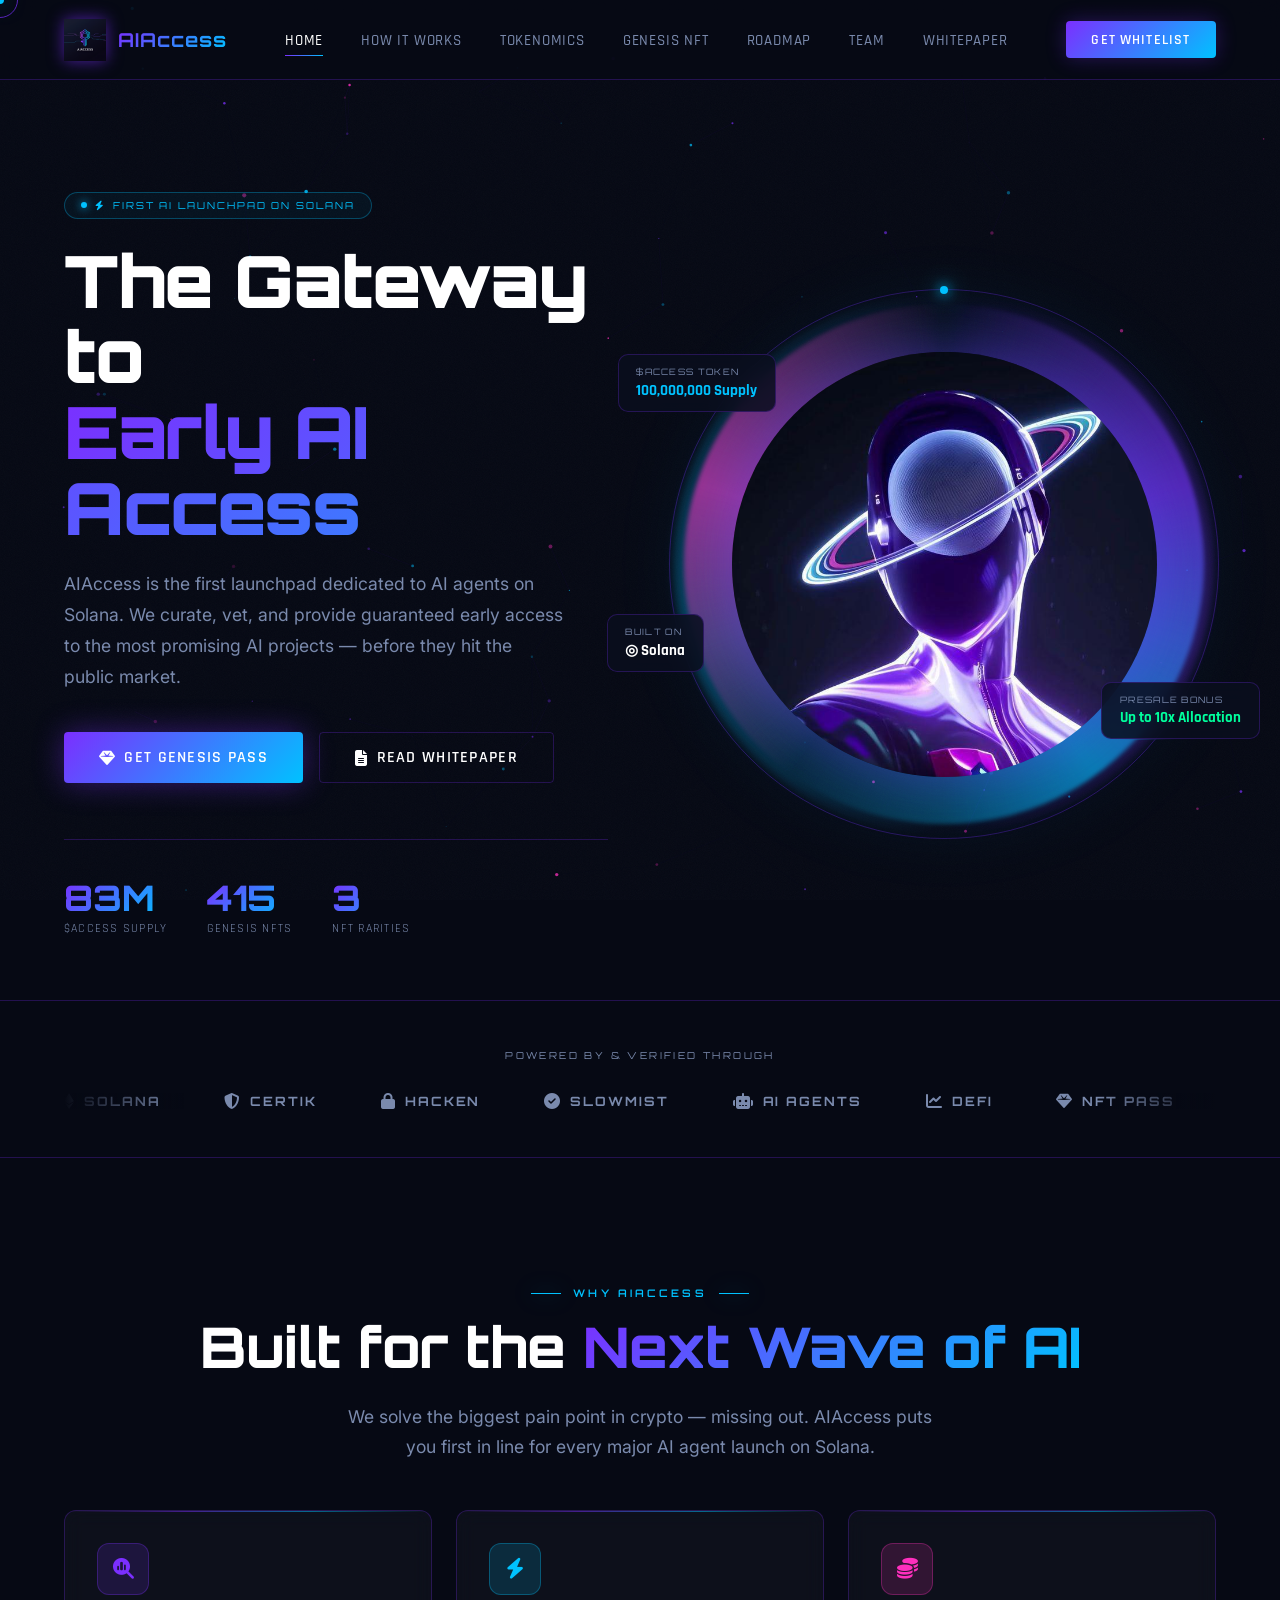
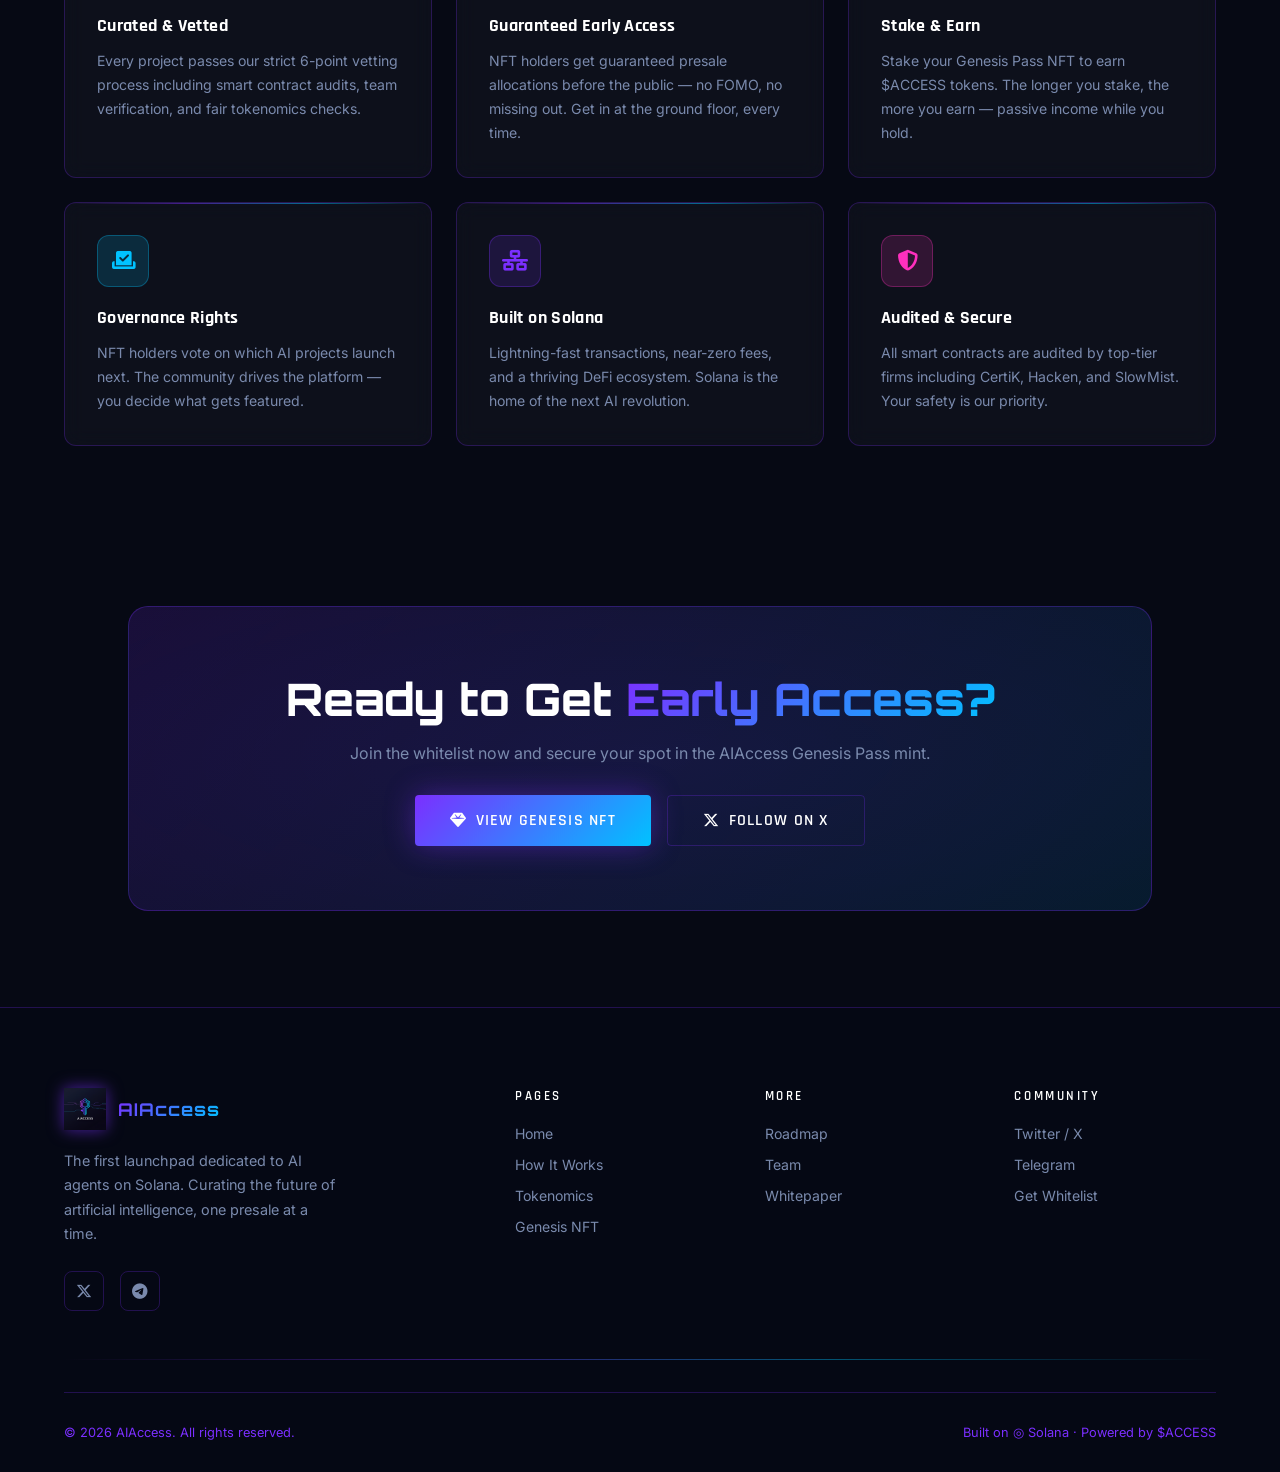
==== index.html @ 283b60ef "Add files via upload" ====
<!DOCTYPE html>
<html lang="en">
<head>
  <meta charset="UTF-8" />
  <meta name="viewport" content="width=device-width, initial-scale=1.0" />
  <title>AIAccess — First AI Agent Launchpad on Solana</title>
  <meta name="description" content="AIAccess is the first launchpad dedicated to AI agents on Solana. Get exclusive early access to presales of promising AI projects." />
  <link rel="stylesheet" href="style.css" />
  <link rel="stylesheet" href="https://cdnjs.cloudflare.com/ajax/libs/font-awesome/6.5.0/css/all.min.css" />
  <style>
    /* ── Hero ── */
    .hero {
      min-height: 100vh;
      display: flex;
      align-items: center;
      padding-top: calc(var(--nav-height) + 2rem);
      padding-bottom: 4rem;
      overflow: hidden;
      position: relative;
    }

    .hero-grid {
      display: grid;
      grid-template-columns: 1fr 1fr;
      gap: 4rem;
      align-items: center;
      max-width: 1200px;
      margin: 0 auto;
      width: 100%;
    }

    .hero-badge {
      display: inline-flex;
      align-items: center;
      gap: 0.5rem;
      padding: 0.4rem 1rem;
      border: 1px solid rgba(0,194,255,0.3);
      border-radius: 100px;
      font-family: var(--font-display);
      font-size: 0.6rem;
      letter-spacing: 0.2em;
      text-transform: uppercase;
      color: var(--cyan);
      margin-bottom: 1.5rem;
      background: rgba(0,194,255,0.05);
      animation: pulse-badge 2.5s ease infinite;
    }

    @keyframes pulse-badge {
      0%, 100% { box-shadow: 0 0 0 0 rgba(0,194,255,0.3); }
      50% { box-shadow: 0 0 0 6px rgba(0,194,255,0); }
    }

    .hero-badge::before {
      content: '';
      width: 6px; height: 6px;
      background: var(--cyan);
      border-radius: 50%;
      box-shadow: 0 0 8px var(--cyan);
      animation: blink 1.5s ease infinite;
    }

    @keyframes blink {
      0%, 100% { opacity: 1; }
      50% { opacity: 0.2; }
    }

    .hero-title {
      font-family: var(--font-display);
      font-size: clamp(2.2rem, 6vw, 4.5rem);
      font-weight: 900;
      line-height: 1.05;
      letter-spacing: -0.02em;
      margin-bottom: 1.5rem;
    }

    .hero-title .line-2 {
      background: var(--grad-main);
      -webkit-background-clip: text;
      -webkit-text-fill-color: transparent;
      background-clip: text;
      background-size: 200% 200%;
      animation: gradient-shift 4s ease infinite;
    }

    .hero-desc {
      font-size: clamp(0.95rem, 2vw, 1.1rem);
      color: var(--muted);
      line-height: 1.75;
      margin-bottom: 2.5rem;
      max-width: 500px;
    }

    .hero-btns {
      display: flex;
      gap: 1rem;
      flex-wrap: wrap;
    }

    .hero-stats {
      display: flex;
      gap: 2.5rem;
      margin-top: 3.5rem;
      padding-top: 2.5rem;
      border-top: 1px solid var(--border);
      flex-wrap: wrap;
    }

    .stat-item {}

    .stat-value {
      font-family: var(--font-display);
      font-size: clamp(1.6rem, 4vw, 2.2rem);
      font-weight: 800;
      background: var(--grad-main);
      -webkit-background-clip: text;
      -webkit-text-fill-color: transparent;
      background-clip: text;
      line-height: 1;
    }

    .stat-label {
      font-size: 0.78rem;
      color: var(--muted);
      text-transform: uppercase;
      letter-spacing: 0.1em;
      margin-top: 0.3rem;
      font-family: var(--font-heading);
    }

    /* Hero Visual */
    .hero-visual-wrapper {
      position: relative;
      display: flex;
      align-items: center;
      justify-content: center;
    }

    .hero-visual {
      position: relative;
      width: clamp(280px, 45vw, 500px);
      height: clamp(280px, 45vw, 500px);
      display: flex;
      align-items: center;
      justify-content: center;
    }

    .hero-img {
      width: 85%;
      height: 85%;
      object-fit: cover;
      border-radius: 50%;
      animation: float-slow 6s ease-in-out infinite;
      position: relative;
      z-index: 2;
      box-shadow: 0 0 60px rgba(123,47,255,0.4), 0 0 120px rgba(0,194,255,0.2);
    }

    .hero-glow-ring {
      position: absolute;
      inset: -10px;
      border-radius: 50%;
      background: conic-gradient(from 0deg, transparent 0%, var(--purple) 20%, var(--cyan) 40%, transparent 60%, var(--pink) 80%, transparent 100%);
      animation: spin-slow 8s linear infinite;
      z-index: 1;
      opacity: 0.6;
      filter: blur(2px);
    }

    .hero-glow-ring-2 {
      position: absolute;
      inset: -20px;
      border-radius: 50%;
      background: conic-gradient(from 180deg, transparent 0%, var(--cyan) 20%, transparent 50%, var(--purple) 80%, transparent 100%);
      animation: spin-slow 14s linear infinite reverse;
      z-index: 0;
      opacity: 0.3;
      filter: blur(4px);
    }

    /* Floating info cards */
    .float-card {
      position: absolute;
      padding: 0.7rem 1.1rem;
      background: rgba(10,15,30,0.85);
      border: 1px solid var(--border);
      border-radius: 10px;
      backdrop-filter: blur(12px);
      z-index: 10;
      white-space: nowrap;
    }

    .float-card-1 {
      top: 8%;
      left: -10%;
      animation: float 5s ease-in-out infinite;
    }

    .float-card-2 {
      bottom: 15%;
      right: -8%;
      animation: float 5s ease-in-out infinite 2.5s;
    }

    .float-card-3 {
      top: 60%;
      left: -12%;
      animation: float 5s ease-in-out infinite 1.2s;
    }

    .float-card-label {
      font-family: var(--font-display);
      font-size: 0.55rem;
      letter-spacing: 0.15em;
      color: var(--muted);
      text-transform: uppercase;
      margin-bottom: 0.2rem;
    }

    .float-card-val {
      font-family: var(--font-heading);
      font-size: 0.95rem;
      font-weight: 700;
      color: var(--white);
    }

    .float-card-val.green { color: #00ff9d; }
    .float-card-val.cyan { color: var(--cyan); }

    /* ── Partners ── */
    .partners {
      padding: 3rem clamp(1rem, 5vw, 4rem);
      border-top: 1px solid var(--border);
      border-bottom: 1px solid var(--border);
    }

    .partners-label {
      text-align: center;
      font-family: var(--font-display);
      font-size: 0.6rem;
      letter-spacing: 0.25em;
      color: var(--muted);
      text-transform: uppercase;
      margin-bottom: 2rem;
    }

    .partners-track-wrap {
      overflow: hidden;
      position: relative;
    }

    .partners-track-wrap::before,
    .partners-track-wrap::after {
      content: '';
      position: absolute;
      top: 0; bottom: 0;
      width: 120px;
      z-index: 2;
      pointer-events: none;
    }

    .partners-track-wrap::before {
      left: 0;
      background: linear-gradient(to right, var(--bg-primary), transparent);
    }

    .partners-track-wrap::after {
      right: 0;
      background: linear-gradient(to left, var(--bg-primary), transparent);
    }

    .partners-track {
      display: flex;
      align-items: center;
      gap: 4rem;
      animation: scroll-partners 20s linear infinite;
      width: max-content;
    }

    .partners-track:hover { animation-play-state: paused; }

    @keyframes scroll-partners {
      from { transform: translateX(0); }
      to { transform: translateX(-50%); }
    }

    .partner-item {
      font-family: var(--font-display);
      font-size: 0.8rem;
      font-weight: 700;
      letter-spacing: 0.15em;
      color: var(--muted);
      text-transform: uppercase;
      display: flex;
      align-items: center;
      gap: 0.5rem;
      transition: color 0.3s ease;
      flex-shrink: 0;
    }

    .partner-item:hover { color: var(--cyan); }
    .partner-item i { font-size: 1rem; }

    /* ── Features ── */
    .features-grid {
      display: grid;
      grid-template-columns: repeat(3, 1fr);
      gap: 1.5rem;
      max-width: 1200px;
      margin: 3rem auto 0;
    }

    .feature-card {
      padding: 2rem;
    }

    .feature-icon {
      width: 52px;
      height: 52px;
      border-radius: 12px;
      display: flex;
      align-items: center;
      justify-content: center;
      font-size: 1.3rem;
      margin-bottom: 1.2rem;
      position: relative;
    }

    .feature-icon.purple { background: rgba(123,47,255,0.15); color: var(--purple); box-shadow: inset 0 0 0 1px rgba(123,47,255,0.3); }
    .feature-icon.cyan { background: rgba(0,194,255,0.15); color: var(--cyan); box-shadow: inset 0 0 0 1px rgba(0,194,255,0.3); }
    .feature-icon.pink { background: rgba(255,47,190,0.15); color: var(--pink); box-shadow: inset 0 0 0 1px rgba(255,47,190,0.3); }

    .feature-card h3 {
      font-family: var(--font-heading);
      font-size: 1.15rem;
      font-weight: 700;
      margin-bottom: 0.75rem;
      letter-spacing: 0.02em;
    }

    .feature-card p {
      font-size: 0.88rem;
      color: var(--muted);
      line-height: 1.7;
    }

    /* ── CTA Banner ── */
    .cta-banner {
      margin: 0 clamp(1rem, 5vw, 4rem);
      padding: 4rem 3rem;
      border-radius: 20px;
      background: linear-gradient(135deg, rgba(123,47,255,0.15), rgba(0,194,255,0.1));
      border: 1px solid rgba(123,47,255,0.3);
      text-align: center;
      position: relative;
      overflow: hidden;
    }

    .cta-banner::before {
      content: '';
      position: absolute;
      top: -50%; left: -50%;
      width: 200%; height: 200%;
      background: radial-gradient(ellipse at center, rgba(123,47,255,0.08) 0%, transparent 60%);
      animation: pulse-slow 6s ease-in-out infinite;
    }

    @keyframes pulse-slow {
      0%, 100% { transform: scale(1); opacity: 1; }
      50% { transform: scale(1.1); opacity: 0.6; }
    }

    .cta-banner h2 {
      font-family: var(--font-display);
      font-size: clamp(1.5rem, 4vw, 2.8rem);
      font-weight: 800;
      margin-bottom: 1rem;
      position: relative;
    }

    .cta-banner p {
      color: var(--muted);
      margin-bottom: 2rem;
      font-size: 1rem;
      position: relative;
    }

    .cta-banner .btn-group {
      display: flex;
      gap: 1rem;
      justify-content: center;
      flex-wrap: wrap;
      position: relative;
    }

    /* ── Responsive ── */
    @media (max-width: 900px) {
      .hero-grid {
        grid-template-columns: 1fr;
        text-align: center;
        gap: 3rem;
      }
      .hero-desc { margin-left: auto; margin-right: auto; }
      .hero-btns { justify-content: center; }
      .hero-stats { justify-content: center; }
      .hero-visual-wrapper { order: -1; }
      /* Hide float cards on tablet - they clip outside the wrapper */
      .float-card { display: none; }
    }

    @media (max-width: 768px) {
      .features-grid { grid-template-columns: 1fr; }
      .cta-banner { margin: 0 1rem; padding: 3rem 1.5rem; }
    }

    @media (max-width: 600px) {
      .features-grid { grid-template-columns: 1fr; }
      .hero-visual { width: 260px; height: 260px; }
    }

    @media (max-width: 480px) {
      .hero-stats { gap: 1.5rem; }
    }
  </style>
</head>
<body>
  <canvas id="bg-canvas"></canvas>
  <div class="noise-overlay"></div>
  <div class="cursor-dot"></div>
  <div class="cursor-ring"></div>

  <!-- NAV -->
  <nav>
    <a href="index.html" class="nav-logo">
      <img src="logo_for_AIAccess_Dark_backg_2.jpg" alt="AIAccess Logo" />
      <span>AIAccess</span>
    </a>
    <ul class="nav-links">
      <li><a href="index.html" class="active">Home</a></li>
      <li><a href="how-it-works.html">How It Works</a></li>
      <li><a href="tokenomics.html">Tokenomics</a></li>
      <li><a href="genesis-nft.html">Genesis NFT</a></li>
      <li><a href="roadmap.html">Roadmap</a></li>
      <li><a href="team.html">Team</a></li>
      <li><a href="whitepaper.html">Whitepaper</a></li>
    </ul>
    <a href="https://form.typeform.com/to/y2b6b9hP" class="nav-cta"><span>Get Whitelist</span></a>
    <div class="hamburger" aria-label="Menu">
      <span></span><span></span><span></span>
    </div>
  </nav>

  <!-- MOBILE MENU -->
  <div class="mobile-menu">
    <a href="index.html" class="active">Home</a>
    <a href="how-it-works.html">How It Works</a>
    <a href="tokenomics.html">Tokenomics</a>
    <a href="genesis-nft.html">Genesis NFT</a>
    <a href="roadmap.html">Roadmap</a>
    <a href="team.html">Team</a>
    <a href="whitepaper.html">Whitepaper</a>
    <a href="https://form.typeform.com/to/y2b6b9hP" class="nav-cta"><span>Get Whitelist</span></a>
  </div>

  <main>
    <!-- HERO -->
    <section class="hero">
      <div class="hero-grid">
        <!-- Left Content -->
        <div class="hero-content">
          <div class="hero-badge reveal">
            <i class="fa-solid fa-bolt"></i> First AI Launchpad on Solana
          </div>
          <h1 class="hero-title reveal delay-1">
            The Gateway to<br />
            <span class="line-2">Early AI Access</span>
          </h1>
          <p class="hero-desc reveal delay-2">
            AIAccess is the first launchpad dedicated to AI agents on Solana. We curate, vet, and provide guaranteed early access to the most promising AI projects — before they hit the public market.
          </p>
          <div class="hero-btns reveal delay-3">
            <a href="genesis-nft.html" class="btn-primary">
              <i class="fa-solid fa-gem"></i> Get Genesis Pass
            </a>
            <a href="whitepaper.html" class="btn-outline">
              <i class="fa-solid fa-file-lines"></i> Read Whitepaper
            </a>
          </div>
          <div class="hero-stats reveal delay-4">
            <div class="stat-item">
              <div class="stat-value"><span data-count="100" data-suffix="M" id="supply-counter">0M</span></div>
              <div class="stat-label">$ACCESS Supply</div>
            </div>
            <div class="stat-item">
              <div class="stat-value"><span data-count="500">0</span></div>
              <div class="stat-label">Genesis NFTs</div>
            </div>
            <div class="stat-item">
              <div class="stat-value"><span data-count="4">0</span></div>
              <div class="stat-label">NFT Rarities</div>
            </div>
          </div>
        </div>

        <!-- Right Visual -->
        <div class="hero-visual-wrapper reveal-right delay-2">
          <div class="hero-visual" data-parallax="8">
            <div class="hero-glow-ring-2"></div>
            <div class="hero-glow-ring"></div>
            <img src="b91b5945-1084-4743-bc28-a33a7e54fcf6.jpg" alt="AIAccess AI Visual" class="hero-img" />
          </div>

          <!-- Floating Cards -->
          <div class="float-card float-card-1">
            <div class="float-card-label">$ACCESS Token</div>
            <div class="float-card-val cyan">100,000,000 Supply</div>
          </div>
          <div class="float-card float-card-2">
            <div class="float-card-label">Presale Bonus</div>
            <div class="float-card-val green">Up to 10x Allocation</div>
          </div>
          <div class="float-card float-card-3">
            <div class="float-card-label">Built on</div>
            <div class="float-card-val">◎ Solana</div>
          </div>
        </div>
      </div>
    </section>

    <!-- PARTNERS TICKER -->
    <div class="partners">
      <p class="partners-label">Powered by &amp; Verified Through</p>
      <div class="partners-track-wrap">
        <div class="partners-track">
          <div class="partner-item"><i class="fa-brands fa-ethereum"></i> Solana</div>
          <div class="partner-item"><i class="fa-solid fa-shield-halved"></i> CertiK</div>
          <div class="partner-item"><i class="fa-solid fa-lock"></i> Hacken</div>
          <div class="partner-item"><i class="fa-solid fa-circle-check"></i> SlowMist</div>
          <div class="partner-item"><i class="fa-solid fa-robot"></i> AI Agents</div>
          <div class="partner-item"><i class="fa-solid fa-chart-line"></i> DeFi</div>
          <div class="partner-item"><i class="fa-solid fa-gem"></i> NFT Pass</div>
          <div class="partner-item"><i class="fa-solid fa-users"></i> DAO Governance</div>
          <!-- Duplicate for seamless scroll -->
          <div class="partner-item"><i class="fa-brands fa-ethereum"></i> Solana</div>
          <div class="partner-item"><i class="fa-solid fa-shield-halved"></i> CertiK</div>
          <div class="partner-item"><i class="fa-solid fa-lock"></i> Hacken</div>
          <div class="partner-item"><i class="fa-solid fa-circle-check"></i> SlowMist</div>
          <div class="partner-item"><i class="fa-solid fa-robot"></i> AI Agents</div>
          <div class="partner-item"><i class="fa-solid fa-chart-line"></i> DeFi</div>
          <div class="partner-item"><i class="fa-solid fa-gem"></i> NFT Pass</div>
          <div class="partner-item"><i class="fa-solid fa-users"></i> DAO Governance</div>
        </div>
      </div>
    </div>

    <!-- FEATURES -->
    <section>
      <div class="container">
        <div class="text-center reveal">
          <div class="section-label" style="justify-content:center;">Why AIAccess</div>
          <h2 class="section-title">Built for the <span class="gradient-text">Next Wave of AI</span></h2>
          <p class="section-subtitle" style="margin: 0 auto;">
            We solve the biggest pain point in crypto — missing out. AIAccess puts you first in line for every major AI agent launch on Solana.
          </p>
        </div>

        <div class="features-grid">
          <div class="glass-card feature-card tilt-card reveal delay-1">
            <div class="feature-icon purple"><i class="fa-solid fa-magnifying-glass-chart"></i></div>
            <h3>Curated &amp; Vetted</h3>
            <p>Every project passes our strict 6-point vetting process including smart contract audits, team verification, and fair tokenomics checks.</p>
          </div>
          <div class="glass-card feature-card tilt-card reveal delay-2">
            <div class="feature-icon cyan"><i class="fa-solid fa-bolt"></i></div>
            <h3>Guaranteed Early Access</h3>
            <p>NFT holders get guaranteed presale allocations before the public — no FOMO, no missing out. Get in at the ground floor, every time.</p>
          </div>
          <div class="glass-card feature-card tilt-card reveal delay-3">
            <div class="feature-icon pink"><i class="fa-solid fa-coins"></i></div>
            <h3>Stake &amp; Earn</h3>
            <p>Stake your Genesis Pass NFT to earn $ACCESS tokens. The longer you stake, the more you earn — passive income while you hold.</p>
          </div>
          <div class="glass-card feature-card tilt-card reveal delay-2">
            <div class="feature-icon cyan"><i class="fa-solid fa-vote-yea"></i></div>
            <h3>Governance Rights</h3>
            <p>NFT holders vote on which AI projects launch next. The community drives the platform — you decide what gets featured.</p>
          </div>
          <div class="glass-card feature-card tilt-card reveal delay-3">
            <div class="feature-icon purple"><i class="fa-solid fa-network-wired"></i></div>
            <h3>Built on Solana</h3>
            <p>Lightning-fast transactions, near-zero fees, and a thriving DeFi ecosystem. Solana is the home of the next AI revolution.</p>
          </div>
          <div class="glass-card feature-card tilt-card reveal delay-4">
            <div class="feature-icon pink"><i class="fa-solid fa-shield-halved"></i></div>
            <h3>Audited &amp; Secure</h3>
            <p>All smart contracts are audited by top-tier firms including CertiK, Hacken, and SlowMist. Your safety is our priority.</p>
          </div>
        </div>
      </div>
    </section>

    <!-- CTA BANNER -->
    <section id="whitelist" style="padding: 2rem clamp(1rem,5vw,4rem) 6rem;">
      <div class="cta-banner reveal">
        <h2>Ready to Get <span class="gradient-text">Early Access?</span></h2>
        <p>Join the whitelist now and secure your spot in the AIAccess Genesis Pass mint.</p>
        <div class="btn-group">
          <a href="genesis-nft.html" class="btn-primary">
            <i class="fa-solid fa-gem"></i> View Genesis NFT
          </a>
          <a href="https://x.com/aikin_access" target="_blank" class="btn-outline">
            <i class="fa-brands fa-x-twitter"></i> Follow on X
          </a>
        </div>
      </div>
    </section>
  </main>

  <!-- FOOTER -->
  <footer>
    <div class="footer-grid">
      <div class="footer-brand">
        <div class="nav-logo">
          <img src="logo_for_AIAccess_Dark_backg_2.jpg" alt="AIAccess Logo" />
          <span style="font-family:var(--font-display);background:var(--grad-main);-webkit-background-clip:text;-webkit-text-fill-color:transparent;background-clip:text;font-size:1.1rem;font-weight:700;">AIAccess</span>
        </div>
        <p>The first launchpad dedicated to AI agents on Solana. Curating the future of artificial intelligence, one presale at a time.</p>
        <div class="footer-social">
          <a href="https://x.com/aikin_access" target="_blank" class="social-icon"><i class="fa-brands fa-x-twitter"></i></a>
          <a href="https://t.me/aikin_access" target="_blank" class="social-icon"><i class="fa-brands fa-telegram"></i></a>
        </div>
      </div>
      <div class="footer-col">
        <h4>Pages</h4>
        <ul>
          <li><a href="index.html">Home</a></li>
          <li><a href="how-it-works.html">How It Works</a></li>
          <li><a href="tokenomics.html">Tokenomics</a></li>
          <li><a href="genesis-nft.html">Genesis NFT</a></li>
        </ul>
      </div>
      <div class="footer-col">
        <h4>More</h4>
        <ul>
          <li><a href="roadmap.html">Roadmap</a></li>
          <li><a href="team.html">Team</a></li>
          <li><a href="whitepaper.html">Whitepaper</a></li>
        </ul>
      </div>
      <div class="footer-col">
        <h4>Community</h4>
        <ul>
          <li><a href="https://x.com/aikin_access" target="_blank">Twitter / X</a></li>
          <li><a href="https://t.me/aikin_access" target="_blank">Telegram</a></li>
          <li><a href="genesis-nft.html">Get Whitelist</a></li>
        </ul>
      </div>
    </div>
    <div class="glow-divider"></div>
    <div class="footer-bottom" style="margin-top:2rem;">
      <span>© 2026 AIAccess. All rights reserved.</span>
      <span>Built on <span>◎ Solana</span> · Powered by <span>$ACCESS</span></span>
    </div>
  </footer>

  <script src="main.js"></script>
</body>
</html>
---- style.css ----
@import url('https://fonts.googleapis.com/css2?family=Orbitron:wght@400;500;600;700;800;900&family=Rajdhani:wght@300;400;500;600;700&family=Inter:wght@300;400;500;600&display=swap');

/* ============================================================
   CSS VARIABLES
   ============================================================ */
:root {
  --bg-primary: #060914;
  --bg-secondary: #0a0f1e;
  --bg-card: rgba(255, 255, 255, 0.03);
  --bg-card-hover: rgba(255, 255, 255, 0.06);

  --purple: #7B2FFF;
  --cyan: #00C2FF;
  --pink: #FF2FBE;
  --white: #ffffff;
  --muted: #7a8aad;
  --border: rgba(123, 47, 255, 0.25);
  --border-cyan: rgba(0, 194, 255, 0.25);

  --grad-main: linear-gradient(135deg, #7B2FFF, #00C2FF);
  --grad-pink: linear-gradient(135deg, #FF2FBE, #7B2FFF);
  --grad-full: linear-gradient(135deg, #FF2FBE, #7B2FFF, #00C2FF);

  --glow-purple: 0 0 20px rgba(123, 47, 255, 0.5), 0 0 60px rgba(123, 47, 255, 0.2);
  --glow-cyan: 0 0 20px rgba(0, 194, 255, 0.5), 0 0 60px rgba(0, 194, 255, 0.2);
  --glow-pink: 0 0 20px rgba(255, 47, 190, 0.5), 0 0 60px rgba(255, 47, 190, 0.2);

  --font-display: 'Orbitron', monospace;
  --font-heading: 'Rajdhani', sans-serif;
  --font-body: 'Inter', sans-serif;

  --nav-height: 80px;
  --transition: all 0.3s cubic-bezier(0.4, 0, 0.2, 1);
  --transition-slow: all 0.6s cubic-bezier(0.4, 0, 0.2, 1);
}

/* ============================================================
   RESET & BASE
   ============================================================ */
*, *::before, *::after {
  margin: 0;
  padding: 0;
  box-sizing: border-box;
}

html {
  scroll-behavior: smooth;
  overflow-x: hidden;
}

body {
  font-family: var(--font-body);
  background: var(--bg-primary);
  color: var(--white);
  overflow-x: hidden;
  min-height: 100vh;
  position: relative;
}

a {
  text-decoration: none;
  color: inherit;
  transition: var(--transition);
}

ul { list-style: none; }

img { max-width: 100%; display: block; }

/* ============================================================
   CUSTOM CURSOR (Desktop only)
   ============================================================ */
@media (hover: hover) and (pointer: fine) {
  body { cursor: none; }

  .cursor-dot {
    width: 8px;
    height: 8px;
    background: var(--cyan);
    border-radius: 50%;
    position: fixed;
    top: 0; left: 0;
    pointer-events: none;
    z-index: 99999;
    transform: translate(-50%, -50%);
    transition: transform 0.1s ease, background 0.3s ease;
    box-shadow: var(--glow-cyan);
  }

  .cursor-ring {
    width: 36px;
    height: 36px;
    border: 1.5px solid rgba(123, 47, 255, 0.7);
    border-radius: 50%;
    position: fixed;
    top: 0; left: 0;
    pointer-events: none;
    z-index: 99998;
    transform: translate(-50%, -50%);
    transition: transform 0.12s ease, width 0.3s ease, height 0.3s ease, border-color 0.3s ease;
  }

  .cursor-dot.hovered { background: var(--pink); transform: translate(-50%, -50%) scale(2); }
  .cursor-ring.hovered { width: 60px; height: 60px; border-color: var(--pink); }
}

@media (hover: none), (pointer: coarse) {
  .cursor-dot, .cursor-ring { display: none !important; }
}

/* ============================================================
   CANVAS BACKGROUND
   ============================================================ */
#bg-canvas {
  position: fixed;
  top: 0; left: 0;
  width: 100%; height: 100%;
  z-index: 0;
  pointer-events: none;
}

/* ============================================================
   NOISE OVERLAY
   ============================================================ */
.noise-overlay {
  position: fixed;
  inset: 0;
  z-index: 1;
  pointer-events: none;
  opacity: 0.03;
  background-image: url("data:image/svg+xml,%3Csvg viewBox='0 0 256 256' xmlns='http://www.w3.org/2000/svg'%3E%3Cfilter id='n'%3E%3CfeTurbulence type='fractalNoise' baseFrequency='0.9' numOctaves='4' stitchTiles='stitch'/%3E%3C/filter%3E%3Crect width='100%25' height='100%25' filter='url(%23n)'/%3E%3C/svg%3E");
  background-size: 200px 200px;
}

/* ============================================================
   NAVIGATION
   ============================================================ */
nav {
  position: fixed;
  top: 0; left: 0; right: 0;
  height: var(--nav-height);
  z-index: 1000;
  display: flex;
  align-items: center;
  justify-content: space-between;
  padding: 0 clamp(1rem, 5vw, 4rem);
  background: rgba(6, 9, 20, 0.7);
  backdrop-filter: blur(20px);
  -webkit-backdrop-filter: blur(20px);
  border-bottom: 1px solid var(--border);
  transition: var(--transition);
}

nav.scrolled {
  background: rgba(6, 9, 20, 0.95);
  border-bottom-color: rgba(123, 47, 255, 0.4);
}

.nav-logo {
  display: flex;
  align-items: center;
  gap: 0.75rem;
  font-family: var(--font-display);
  font-size: clamp(1rem, 2.5vw, 1.2rem);
  font-weight: 700;
  letter-spacing: 0.05em;
}

.nav-logo img {
  width: 42px;
  height: 42px;
  object-fit: contain;
  filter: drop-shadow(0 0 8px rgba(123, 47, 255, 0.6));
}

.nav-logo span {
  background: var(--grad-main);
  -webkit-background-clip: text;
  -webkit-text-fill-color: transparent;
  background-clip: text;
}

.nav-links {
  display: flex;
  align-items: center;
  gap: clamp(1rem, 3vw, 2.5rem);
}

.nav-links a {
  font-family: var(--font-heading);
  font-size: 0.95rem;
  font-weight: 500;
  color: var(--muted);
  letter-spacing: 0.05em;
  text-transform: uppercase;
  position: relative;
  padding: 0.25rem 0;
}

.nav-links a::after {
  content: '';
  position: absolute;
  bottom: -2px; left: 0;
  width: 0; height: 1px;
  background: var(--grad-main);
  transition: width 0.3s ease;
}

.nav-links a:hover,
.nav-links a.active {
  color: var(--white);
}

.nav-links a:hover::after,
.nav-links a.active::after {
  width: 100%;
}

.nav-cta {
  font-family: var(--font-heading);
  font-size: 0.9rem;
  font-weight: 600;
  letter-spacing: 0.08em;
  text-transform: uppercase;
  padding: 0.6rem 1.6rem;
  background: var(--grad-main);
  border-radius: 4px;
  color: var(--white) !important;
  position: relative;
  overflow: hidden;
  border: none;
  box-shadow: 0 0 20px rgba(123, 47, 255, 0.3);
}

.nav-cta::before {
  content: '';
  position: absolute;
  inset: 0;
  background: linear-gradient(135deg, #00C2FF, #7B2FFF);
  opacity: 0;
  transition: opacity 0.3s ease;
}

.nav-cta:hover::before { opacity: 1; }
.nav-cta span { position: relative; z-index: 1; }
.nav-cta::after { display: none !important; }

/* Hamburger */
.hamburger {
  display: none;
  flex-direction: column;
  gap: 5px;
  cursor: pointer;
  padding: 0.5rem;
  z-index: 1001;
}

.hamburger span {
  display: block;
  width: 26px;
  height: 2px;
  background: var(--white);
  border-radius: 2px;
  transition: var(--transition);
}

.hamburger.active span:nth-child(1) { transform: translateY(7px) rotate(45deg); }
.hamburger.active span:nth-child(2) { opacity: 0; transform: scaleX(0); }
.hamburger.active span:nth-child(3) { transform: translateY(-7px) rotate(-45deg); }

/* Mobile Nav */
.mobile-menu {
  position: fixed;
  top: var(--nav-height);
  left: 0; right: 0;
  background: rgba(6, 9, 20, 0.98);
  backdrop-filter: blur(20px);
  padding: 2rem;
  display: flex;
  flex-direction: column;
  gap: 1.5rem;
  z-index: 999;
  border-bottom: 1px solid var(--border);
  transform: translateY(-10px);
  opacity: 0;
  pointer-events: none;
  visibility: hidden;
  transition: opacity 0.3s cubic-bezier(0.4, 0, 0.2, 1),
              transform 0.3s cubic-bezier(0.4, 0, 0.2, 1),
              visibility 0.3s;
}

.mobile-menu.open {
  transform: translateY(0);
  opacity: 1;
  pointer-events: all;
  visibility: visible;
}

.mobile-menu a {
  font-family: var(--font-heading);
  font-size: 1.2rem;
  font-weight: 600;
  letter-spacing: 0.1em;
  text-transform: uppercase;
  color: var(--muted);
  padding: 0.5rem 0;
  border-bottom: 1px solid var(--border);
}

.mobile-menu a:hover,
.mobile-menu a.active { color: var(--cyan); }

.mobile-menu .nav-cta {
  text-align: center;
  display: block;
  padding: 0.9rem;
  margin-top: 0.5rem;
}

/* ============================================================
   MAIN WRAPPER
   ============================================================ */
main {
  position: relative;
  z-index: 2;
  padding-top: var(--nav-height);
}

/* ============================================================
   SECTION BASE
   ============================================================ */
section {
  position: relative;
  padding: clamp(4rem, 10vw, 8rem) clamp(1rem, 5vw, 4rem);
  overflow: hidden;
}

.section-label {
  font-family: var(--font-display);
  font-size: 0.65rem;
  font-weight: 600;
  letter-spacing: 0.3em;
  text-transform: uppercase;
  color: var(--cyan);
  display: flex;
  align-items: center;
  gap: 0.75rem;
  margin-bottom: 1rem;
}

.section-label::before {
  content: '';
  width: 30px;
  height: 1px;
  background: var(--cyan);
  box-shadow: var(--glow-cyan);
  flex-shrink: 0;
}

/* When section-label is centered, add matching line on both sides */
.section-label[style*="justify-content:center"]::after,
.section-label[style*="justify-content: center"]::after {
  content: '';
  width: 30px;
  height: 1px;
  background: var(--cyan);
  box-shadow: var(--glow-cyan);
  flex-shrink: 0;
}

.section-title {
  font-family: var(--font-display);
  font-size: clamp(1.8rem, 5vw, 3.5rem);
  font-weight: 800;
  line-height: 1.1;
  letter-spacing: -0.01em;
  margin-bottom: 1.5rem;
}

.section-title .gradient-text {
  background: var(--grad-main);
  -webkit-background-clip: text;
  -webkit-text-fill-color: transparent;
  background-clip: text;
}

.section-subtitle {
  font-family: var(--font-body);
  font-size: clamp(0.95rem, 2vw, 1.1rem);
  color: var(--muted);
  line-height: 1.7;
  max-width: 600px;
}

/* ============================================================
   BUTTONS
   ============================================================ */
.btn-primary {
  display: inline-flex;
  align-items: center;
  gap: 0.5rem;
  font-family: var(--font-heading);
  font-size: 1rem;
  font-weight: 600;
  letter-spacing: 0.08em;
  text-transform: uppercase;
  padding: 0.9rem 2.2rem;
  background: var(--grad-main);
  border: none;
  border-radius: 4px;
  color: var(--white);
  cursor: pointer;
  position: relative;
  overflow: hidden;
  box-shadow: 0 0 30px rgba(123, 47, 255, 0.4);
  transition: var(--transition);
}

.btn-primary::before {
  content: '';
  position: absolute;
  inset: 0;
  background: linear-gradient(135deg, rgba(255,255,255,0.1), transparent);
  opacity: 0;
  transition: opacity 0.3s ease;
}

.btn-primary:hover {
  transform: translateY(-2px);
  box-shadow: 0 0 50px rgba(123, 47, 255, 0.6);
}

.btn-primary:hover::before { opacity: 1; }

.btn-outline {
  display: inline-flex;
  align-items: center;
  gap: 0.5rem;
  font-family: var(--font-heading);
  font-size: 1rem;
  font-weight: 600;
  letter-spacing: 0.08em;
  text-transform: uppercase;
  padding: 0.875rem 2.2rem;
  background: transparent;
  border: 1px solid var(--border);
  border-radius: 4px;
  color: var(--white);
  cursor: pointer;
  position: relative;
  overflow: hidden;
  transition: var(--transition);
}

.btn-outline::before {
  content: '';
  position: absolute;
  inset: 0;
  background: var(--bg-card-hover);
  opacity: 0;
  transition: opacity 0.3s ease;
}

.btn-outline:hover {
  border-color: var(--purple);
  transform: translateY(-2px);
  box-shadow: var(--glow-purple);
}

.btn-outline:hover::before { opacity: 1; }

/* ============================================================
   GLASS CARD
   ============================================================ */
.glass-card {
  background: var(--bg-card);
  border: 1px solid var(--border);
  border-radius: 12px;
  backdrop-filter: blur(10px);
  -webkit-backdrop-filter: blur(10px);
  transition: var(--transition);
  position: relative;
  overflow: hidden;
}

.glass-card::before {
  content: '';
  position: absolute;
  top: 0; left: 0; right: 0;
  height: 1px;
  background: linear-gradient(90deg, transparent, rgba(123, 47, 255, 0.5), rgba(0, 194, 255, 0.5), transparent);
}

.glass-card:hover {
  background: var(--bg-card-hover);
  border-color: rgba(123, 47, 255, 0.5);
  transform: translateY(-4px);
  box-shadow: 0 20px 60px rgba(123, 47, 255, 0.15);
}

/* ============================================================
   GRADIENT TEXT
   ============================================================ */
.gradient-text {
  background: var(--grad-main);
  -webkit-background-clip: text;
  -webkit-text-fill-color: transparent;
  background-clip: text;
}

.gradient-text-pink {
  background: var(--grad-pink);
  -webkit-background-clip: text;
  -webkit-text-fill-color: transparent;
  background-clip: text;
}

/* ============================================================
   GLOW LINE DIVIDER
   ============================================================ */
.glow-divider {
  width: 100%;
  height: 1px;
  background: linear-gradient(90deg, transparent, var(--purple), var(--cyan), transparent);
  opacity: 0.4;
  margin: 0;
}

/* ============================================================
   SCROLL REVEAL ANIMATIONS
   ============================================================ */
.reveal {
  opacity: 0;
  transform: translateY(40px);
  transition: opacity 0.8s cubic-bezier(0.4, 0, 0.2, 1), transform 0.8s cubic-bezier(0.4, 0, 0.2, 1);
}

.reveal.visible {
  opacity: 1;
  transform: translateY(0);
}

.reveal-left {
  opacity: 0;
  transform: translateX(-40px);
  transition: opacity 0.8s cubic-bezier(0.4, 0, 0.2, 1), transform 0.8s cubic-bezier(0.4, 0, 0.2, 1);
}

.reveal-left.visible {
  opacity: 1;
  transform: translateX(0);
}

.reveal-right {
  opacity: 0;
  transform: translateX(40px);
  transition: opacity 0.8s cubic-bezier(0.4, 0, 0.2, 1), transform 0.8s cubic-bezier(0.4, 0, 0.2, 1);
}

.reveal-right.visible {
  opacity: 1;
  transform: translateX(0);
}

.delay-1 { transition-delay: 0.1s; }
.delay-2 { transition-delay: 0.2s; }
.delay-3 { transition-delay: 0.3s; }
.delay-4 { transition-delay: 0.4s; }
.delay-5 { transition-delay: 0.5s; }
.delay-6 { transition-delay: 0.6s; }

/* ============================================================
   FLOATING ANIMATION
   ============================================================ */
@keyframes float {
  0%, 100% { transform: translateY(0px); }
  50% { transform: translateY(-20px); }
}

@keyframes float-slow {
  0%, 100% { transform: translateY(0px) rotate(0deg); }
  50% { transform: translateY(-12px) rotate(1deg); }
}

@keyframes pulse-glow {
  0%, 100% { box-shadow: 0 0 20px rgba(123, 47, 255, 0.3); }
  50% { box-shadow: 0 0 60px rgba(123, 47, 255, 0.7), 0 0 100px rgba(0, 194, 255, 0.3); }
}

@keyframes neon-flicker {
  0%, 19%, 21%, 23%, 25%, 54%, 56%, 100% {
    text-shadow: 0 0 10px var(--cyan), 0 0 30px var(--cyan), 0 0 60px var(--purple);
  }
  20%, 24%, 55% {
    text-shadow: none;
  }
}

@keyframes gradient-shift {
  0% { background-position: 0% 50%; }
  50% { background-position: 100% 50%; }
  100% { background-position: 0% 50%; }
}

@keyframes spin-slow {
  from { transform: rotate(0deg); }
  to { transform: rotate(360deg); }
}

@keyframes circuit-flow {
  0% { stroke-dashoffset: 1000; }
  100% { stroke-dashoffset: 0; }
}

/* ============================================================
   CIRCUIT DECORATION
   ============================================================ */
.circuit-lines {
  position: absolute;
  inset: 0;
  pointer-events: none;
  overflow: hidden;
  opacity: 0.15;
}

/* ============================================================
   FOOTER
   ============================================================ */
footer {
  position: relative;
  z-index: 2;
  padding: clamp(3rem, 8vw, 5rem) clamp(1rem, 5vw, 4rem) 2rem;
  border-top: 1px solid var(--border);
  background: rgba(6, 9, 20, 0.8);
}

.footer-grid {
  display: grid;
  grid-template-columns: 2fr repeat(3, 1fr);
  gap: 3rem;
  margin-bottom: 3rem;
}

.footer-brand .nav-logo {
  margin-bottom: 1.2rem;
}

.footer-brand p {
  font-size: 0.9rem;
  color: var(--muted);
  line-height: 1.7;
  max-width: 280px;
}

.footer-col h4 {
  font-family: var(--font-heading);
  font-size: 0.8rem;
  font-weight: 600;
  letter-spacing: 0.2em;
  text-transform: uppercase;
  color: var(--white);
  margin-bottom: 1.2rem;
}

.footer-col ul {
  display: flex;
  flex-direction: column;
  gap: 0.7rem;
}

.footer-col ul li a {
  font-size: 0.88rem;
  color: var(--muted);
}

.footer-col ul li a:hover { color: var(--cyan); }

.footer-social {
  display: flex;
  gap: 1rem;
  margin-top: 1.5rem;
}

.social-icon {
  width: 40px;
  height: 40px;
  border: 1px solid var(--border);
  border-radius: 8px;
  display: flex;
  align-items: center;
  justify-content: center;
  color: var(--muted);
  font-size: 1rem;
  transition: var(--transition);
}

.social-icon:hover {
  border-color: var(--purple);
  color: var(--purple);
  box-shadow: var(--glow-purple);
  transform: translateY(-2px);
}

.footer-bottom {
  display: flex;
  justify-content: space-between;
  align-items: center;
  padding-top: 2rem;
  border-top: 1px solid var(--border);
  font-size: 0.8rem;
  color: var(--muted);
  flex-wrap: wrap;
  gap: 1rem;
}

.footer-bottom span { color: var(--purple); }

/* ============================================================
   SCROLLBAR
   ============================================================ */
::-webkit-scrollbar { width: 6px; }
::-webkit-scrollbar-track { background: var(--bg-primary); }
::-webkit-scrollbar-thumb {
  background: linear-gradient(var(--purple), var(--cyan));
  border-radius: 3px;
}

/* ============================================================
   RESPONSIVE
   ============================================================ */
@media (max-width: 1024px) {
  .nav-links { gap: 1.5rem; }
  .footer-grid { grid-template-columns: 1fr 1fr; }
}

@media (max-width: 768px) {
  .nav-links, .nav-cta { display: none; }
  .hamburger { display: flex; }

  .footer-grid {
    grid-template-columns: 1fr 1fr;
    gap: 2rem;
  }

  .footer-brand { grid-column: 1 / -1; }
}

@media (max-width: 480px) {
  .footer-grid { grid-template-columns: 1fr; }

  .footer-bottom {
    flex-direction: column;
    text-align: center;
  }

  section { padding: 3rem 1rem; }
}

/* ============================================================
   UTILITY
   ============================================================ */
.text-center { text-align: center; }
.text-muted { color: var(--muted); }
.mt-1 { margin-top: 1rem; }
.mt-2 { margin-top: 2rem; }
.mt-3 { margin-top: 3rem; }
.mb-1 { margin-bottom: 1rem; }
.mb-2 { margin-bottom: 2rem; }

.container {
  max-width: 1200px;
  margin: 0 auto;
}

.flex { display: flex; }
.flex-center { display: flex; align-items: center; justify-content: center; }
.grid { display: grid; }
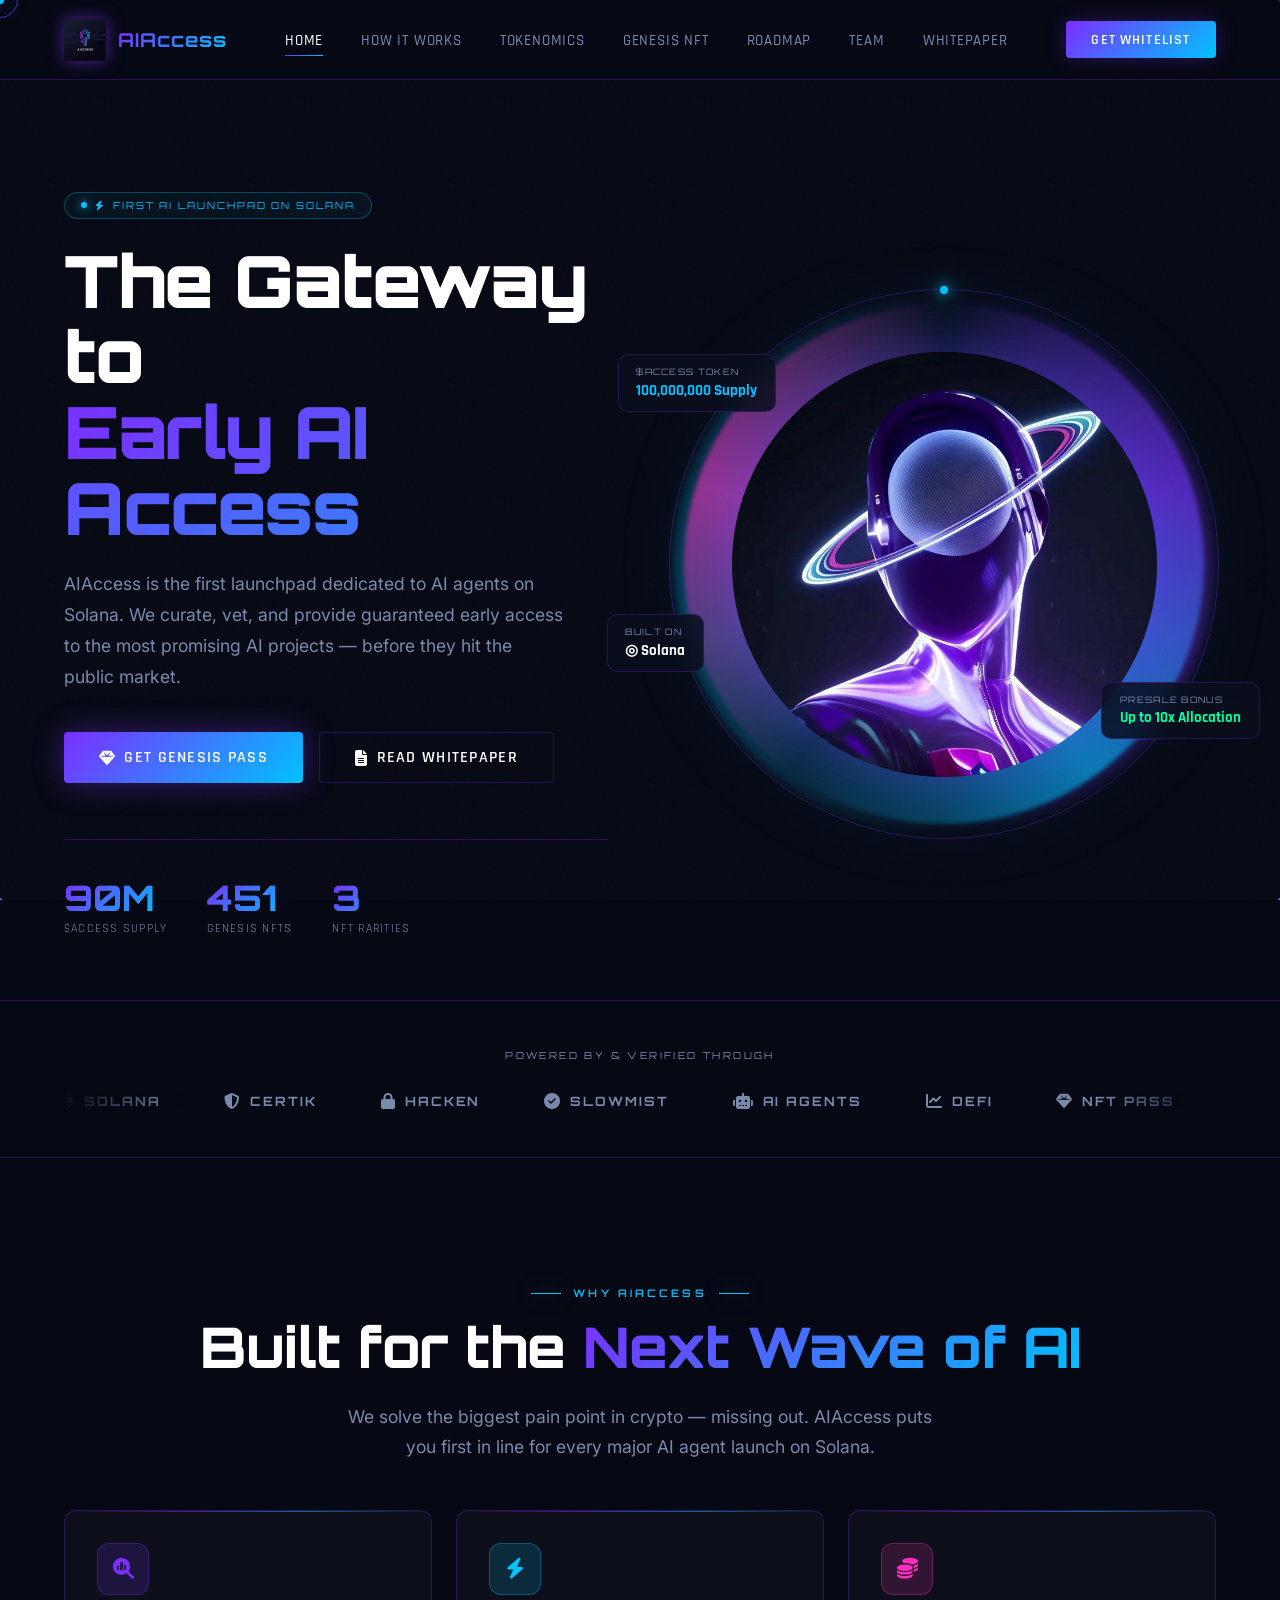
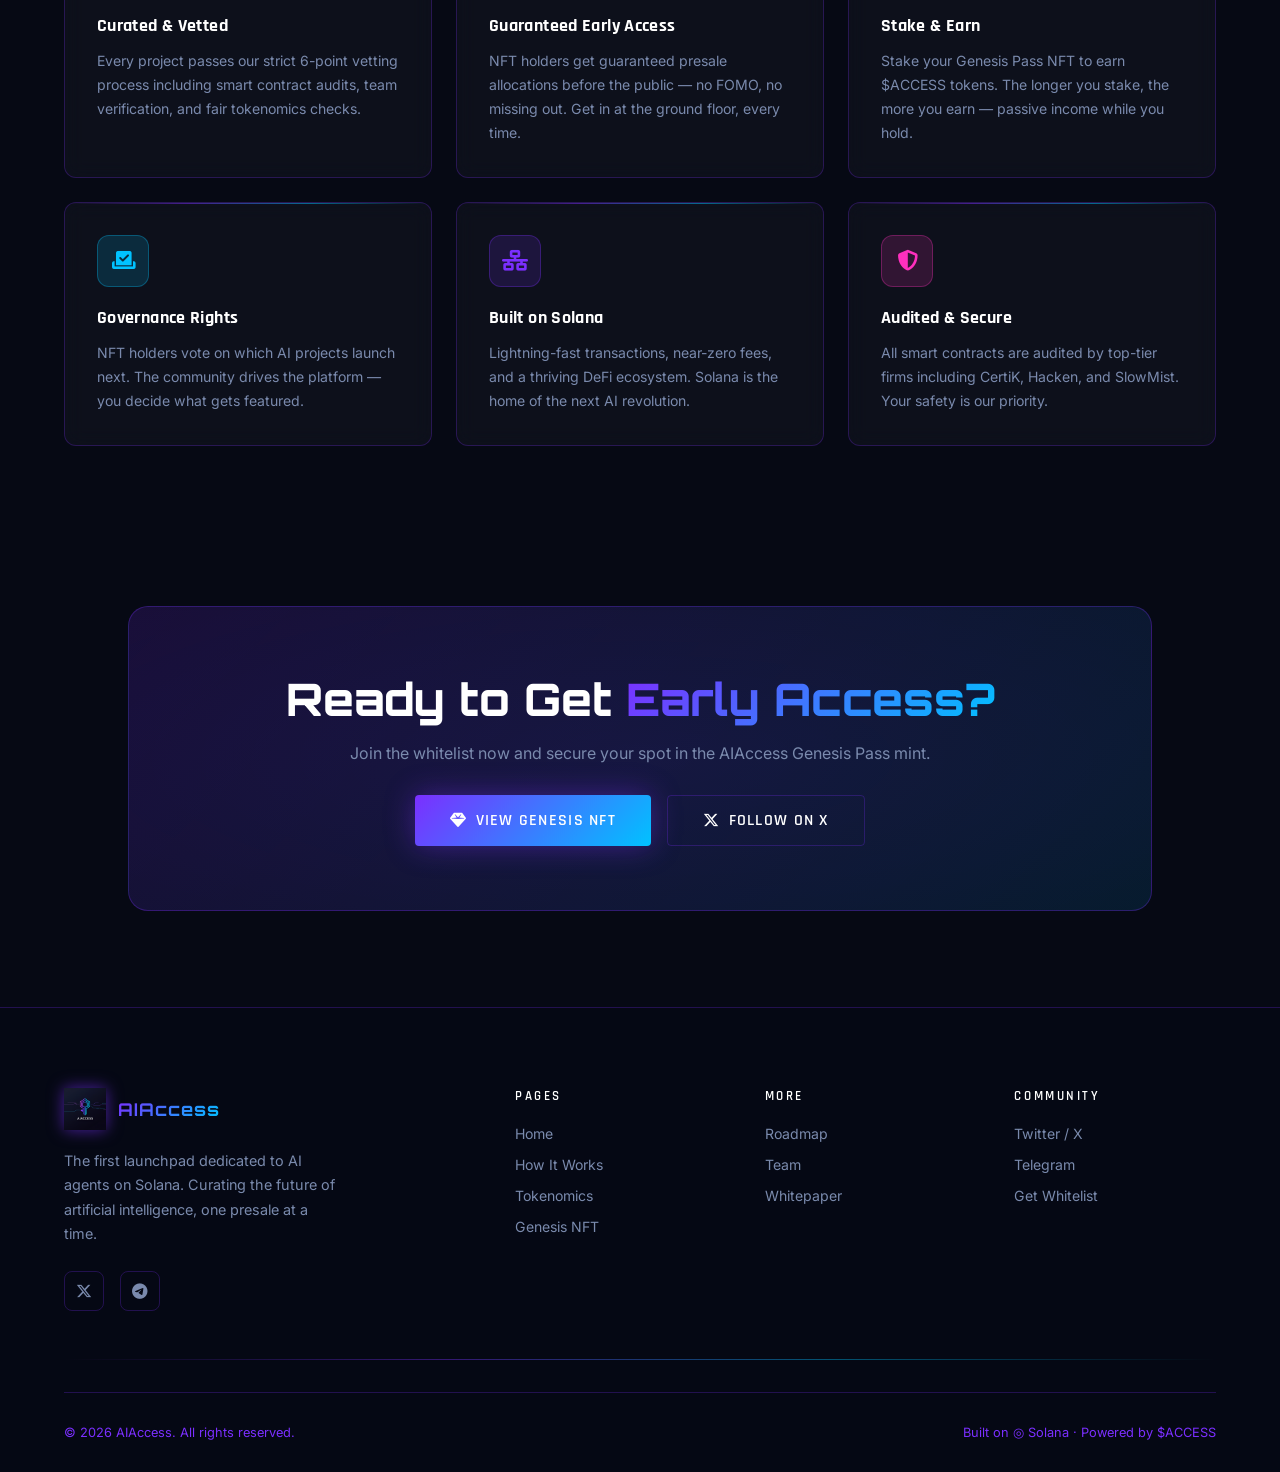
==== commit 81581cfb: "index.html" ====
--- a/index.html
+++ b/index.html
@@ -444,7 +444,7 @@
       <li><a href="team.html">Team</a></li>
       <li><a href="whitepaper.html">Whitepaper</a></li>
     </ul>
-    <a href="https://form.typeform.com/to/y2b6b9hP" class="nav-cta"><span>Get Whitelist</span></a>
+    <a href="https://tally.so/r/yPEDzx" class="nav-cta"><span>Get Whitelist</span></a>
     <div class="hamburger" aria-label="Menu">
       <span></span><span></span><span></span>
     </div>
@@ -459,7 +459,7 @@
     <a href="roadmap.html">Roadmap</a>
     <a href="team.html">Team</a>
     <a href="whitepaper.html">Whitepaper</a>
-    <a href="https://form.typeform.com/to/y2b6b9hP" class="nav-cta"><span>Get Whitelist</span></a>
+    <a href="https://tally.so/r/yPEDzx" class="nav-cta"><span>Get Whitelist</span></a>
   </div>
 
   <main>
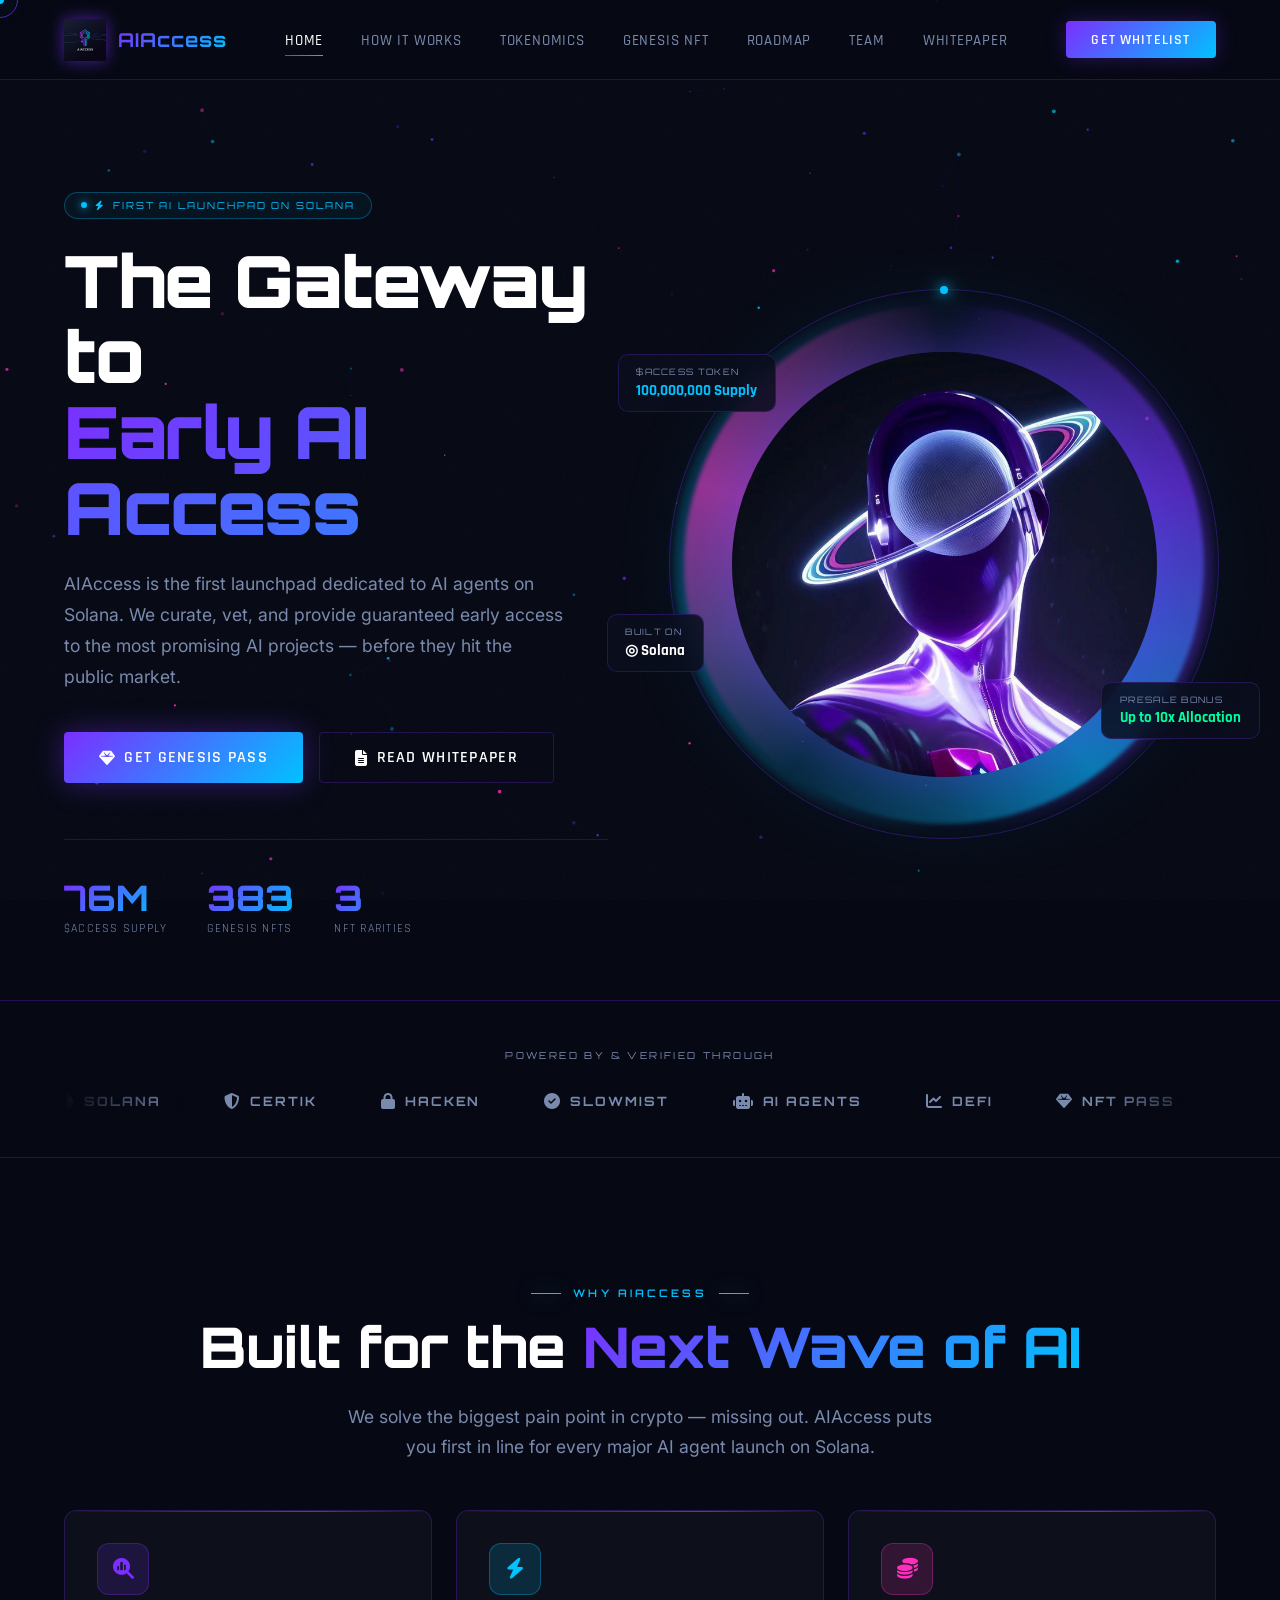
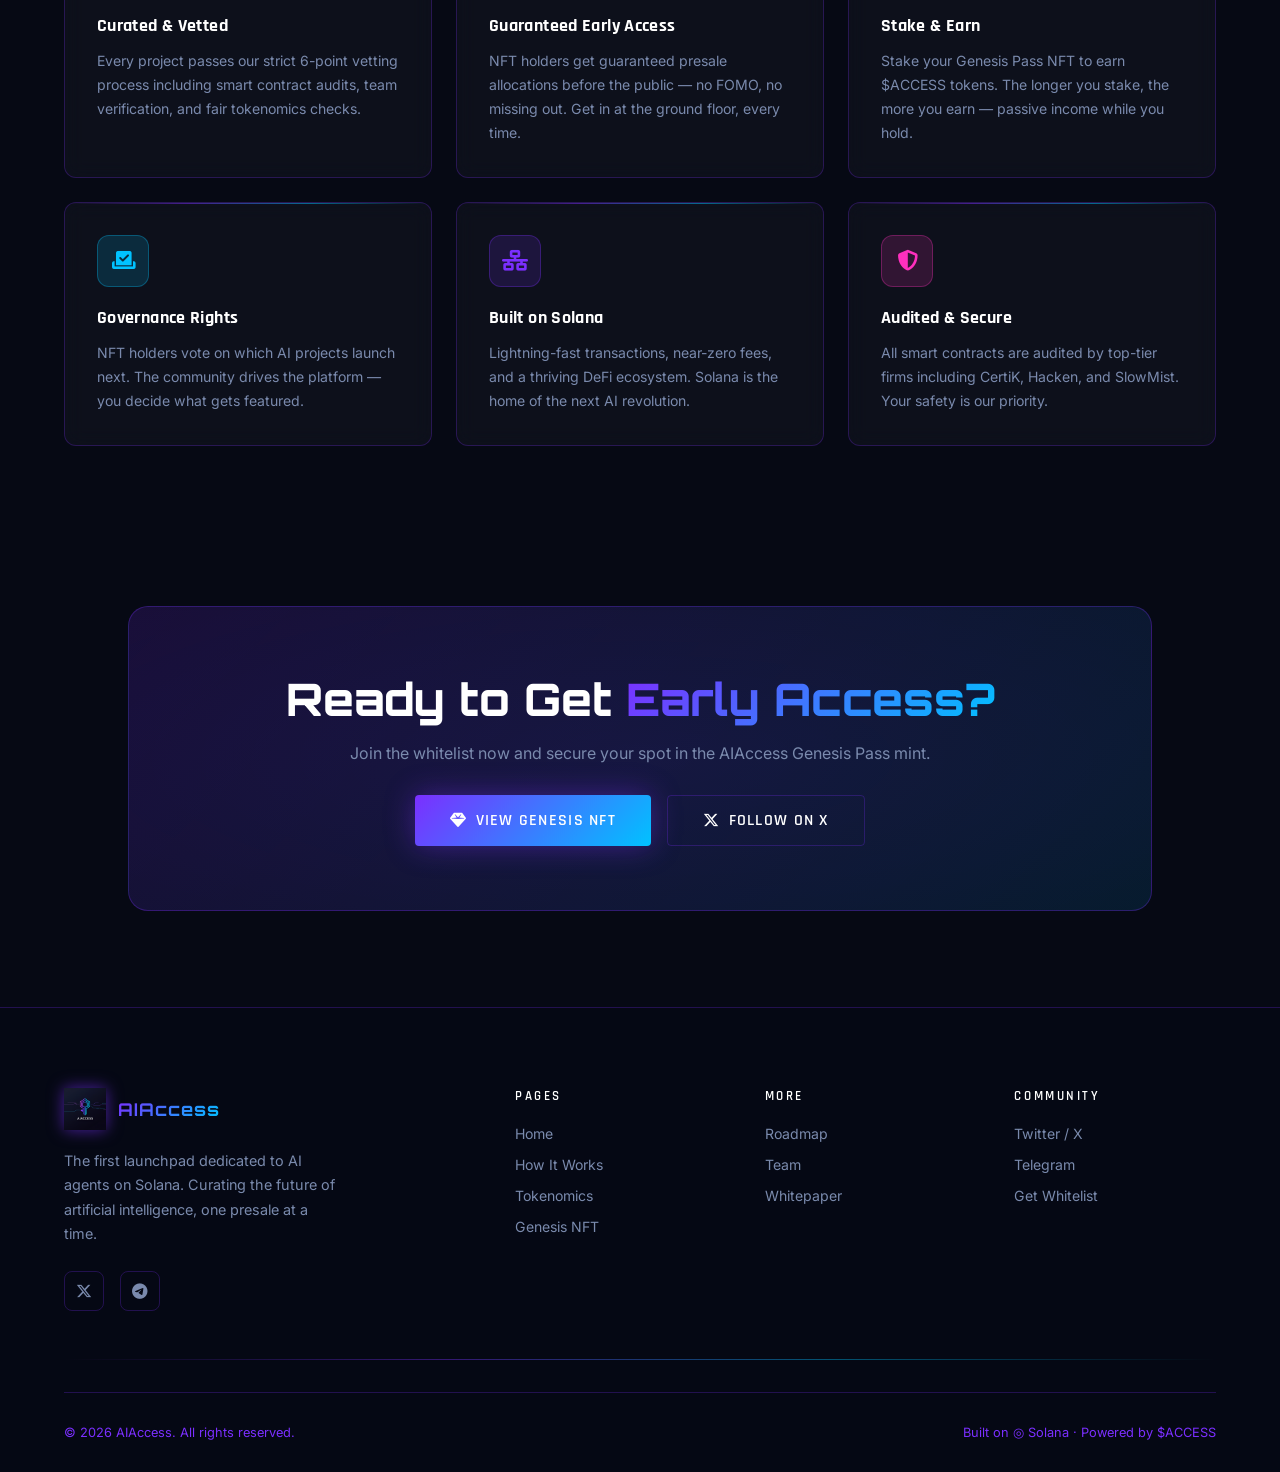
==== commit 4f82b406: "index.html" ====
--- a/index.html
+++ b/index.html
@@ -627,7 +627,7 @@
         <p>The first launchpad dedicated to AI agents on Solana. Curating the future of artificial intelligence, one presale at a time.</p>
         <div class="footer-social">
           <a href="https://x.com/aikin_access" target="_blank" class="social-icon"><i class="fa-brands fa-x-twitter"></i></a>
-          <a href="https://t.me/aikin_access" target="_blank" class="social-icon"><i class="fa-brands fa-telegram"></i></a>
+          <a href="https://t.me/AIAccessCommunity" target="_blank" class="social-icon"><i class="fa-brands fa-telegram"></i></a>
         </div>
       </div>
       <div class="footer-col">
@@ -651,7 +651,7 @@
         <h4>Community</h4>
         <ul>
           <li><a href="https://x.com/aikin_access" target="_blank">Twitter / X</a></li>
-          <li><a href="https://t.me/aikin_access" target="_blank">Telegram</a></li>
+          <li><a href="https://t.me/AIAccessCommunity" target="_blank">Telegram</a></li>
           <li><a href="genesis-nft.html">Get Whitelist</a></li>
         </ul>
       </div>
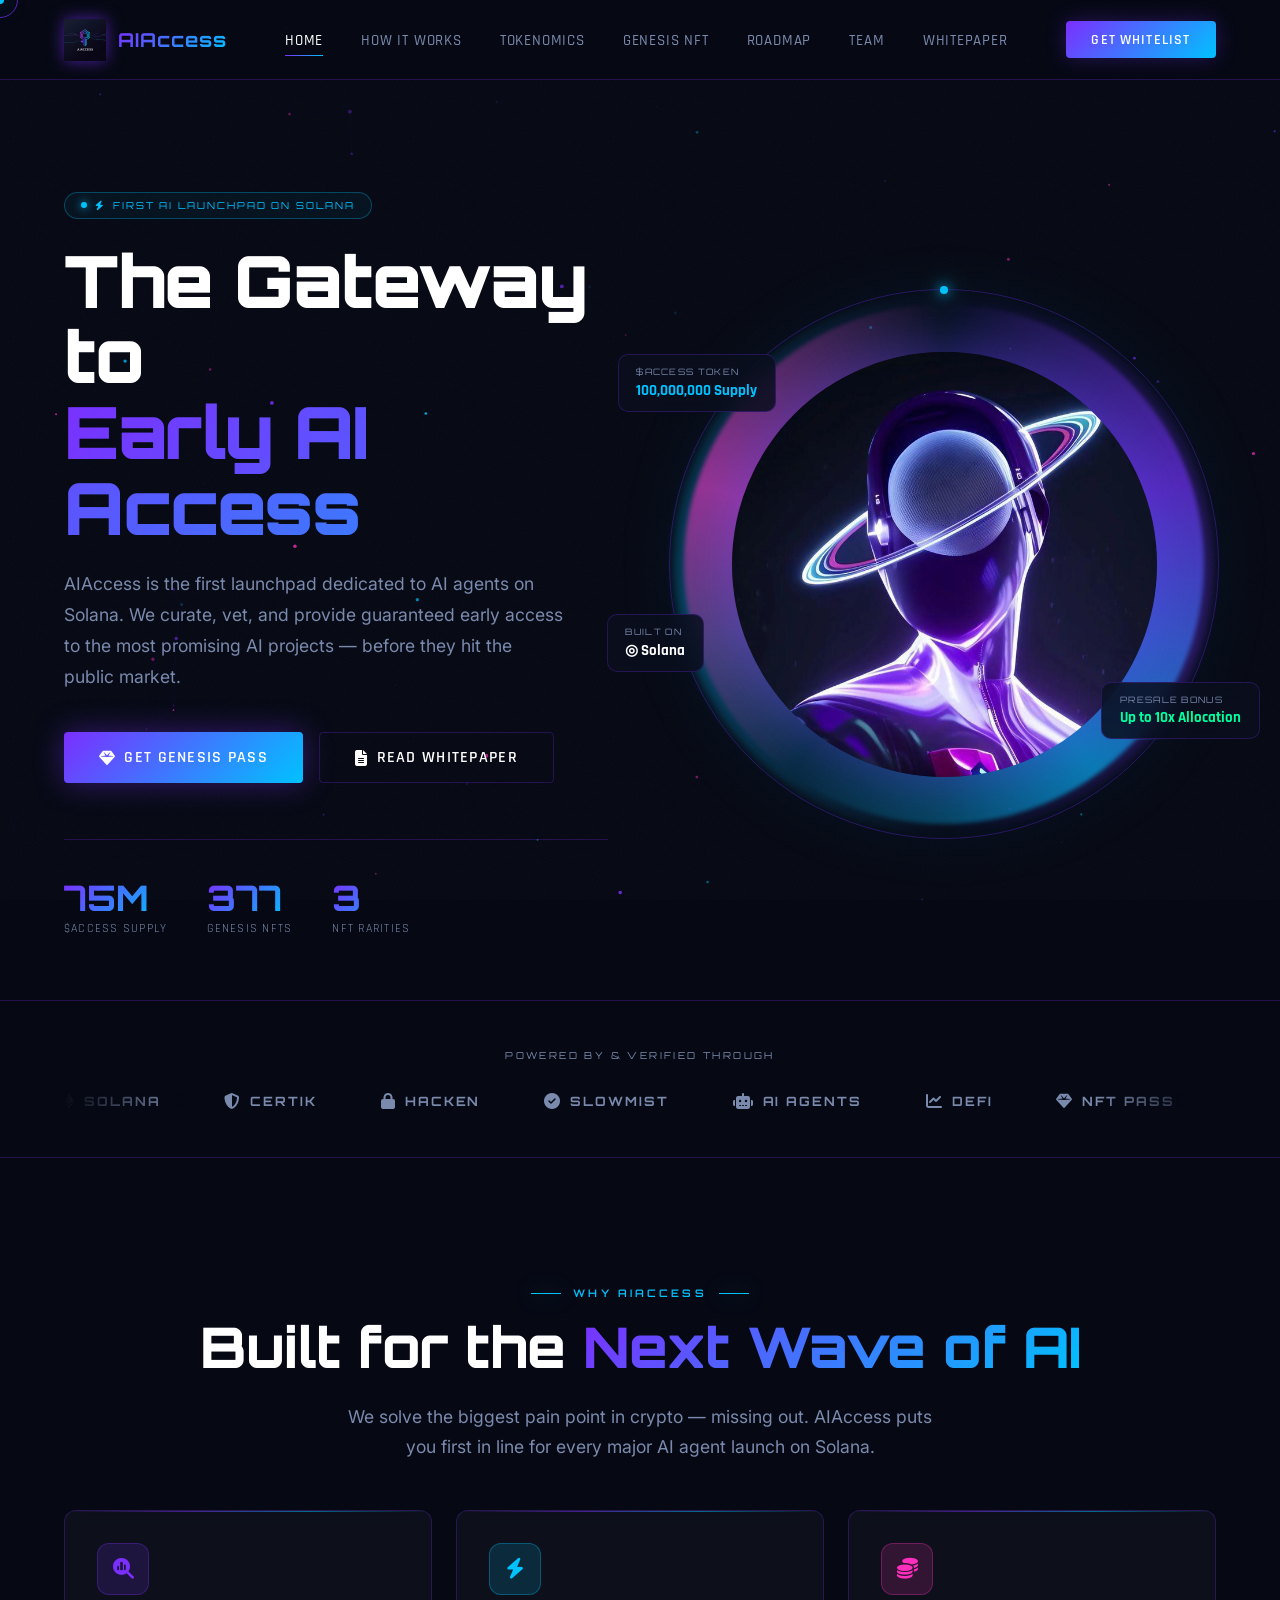
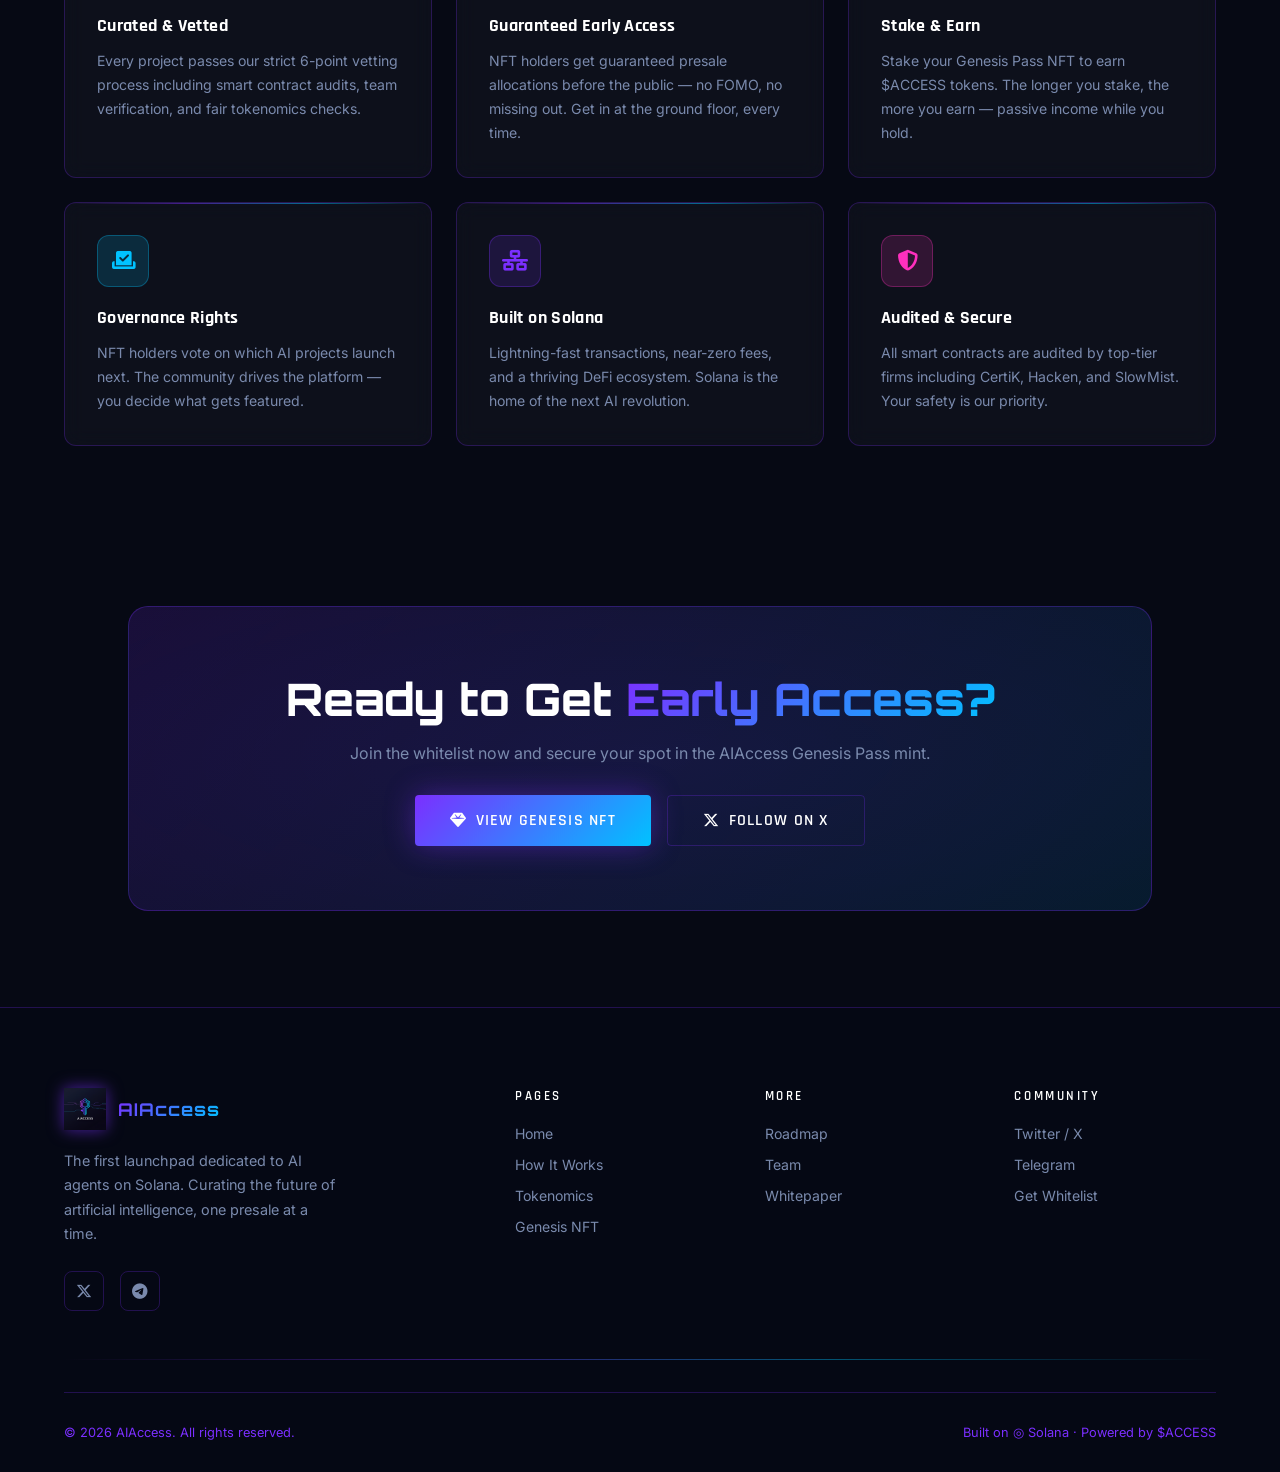
==== commit 8be87896: "index.html" ====
--- a/index.html
+++ b/index.html
@@ -7,6 +7,9 @@
   <meta name="description" content="AIAccess is the first launchpad dedicated to AI agents on Solana. Get exclusive early access to presales of promising AI projects." />
   <link rel="stylesheet" href="style.css" />
   <link rel="stylesheet" href="https://cdnjs.cloudflare.com/ajax/libs/font-awesome/6.5.0/css/all.min.css" />
+  <link rel="icon" href="/favicon.ico" sizes="any">
+<link rel="icon" href="/favicon-32x32.png" type="image/png">
+<link rel="apple-touch-icon" href="/favicon-192x192.png">
   <style>
     /* ── Hero ── */
     .hero {
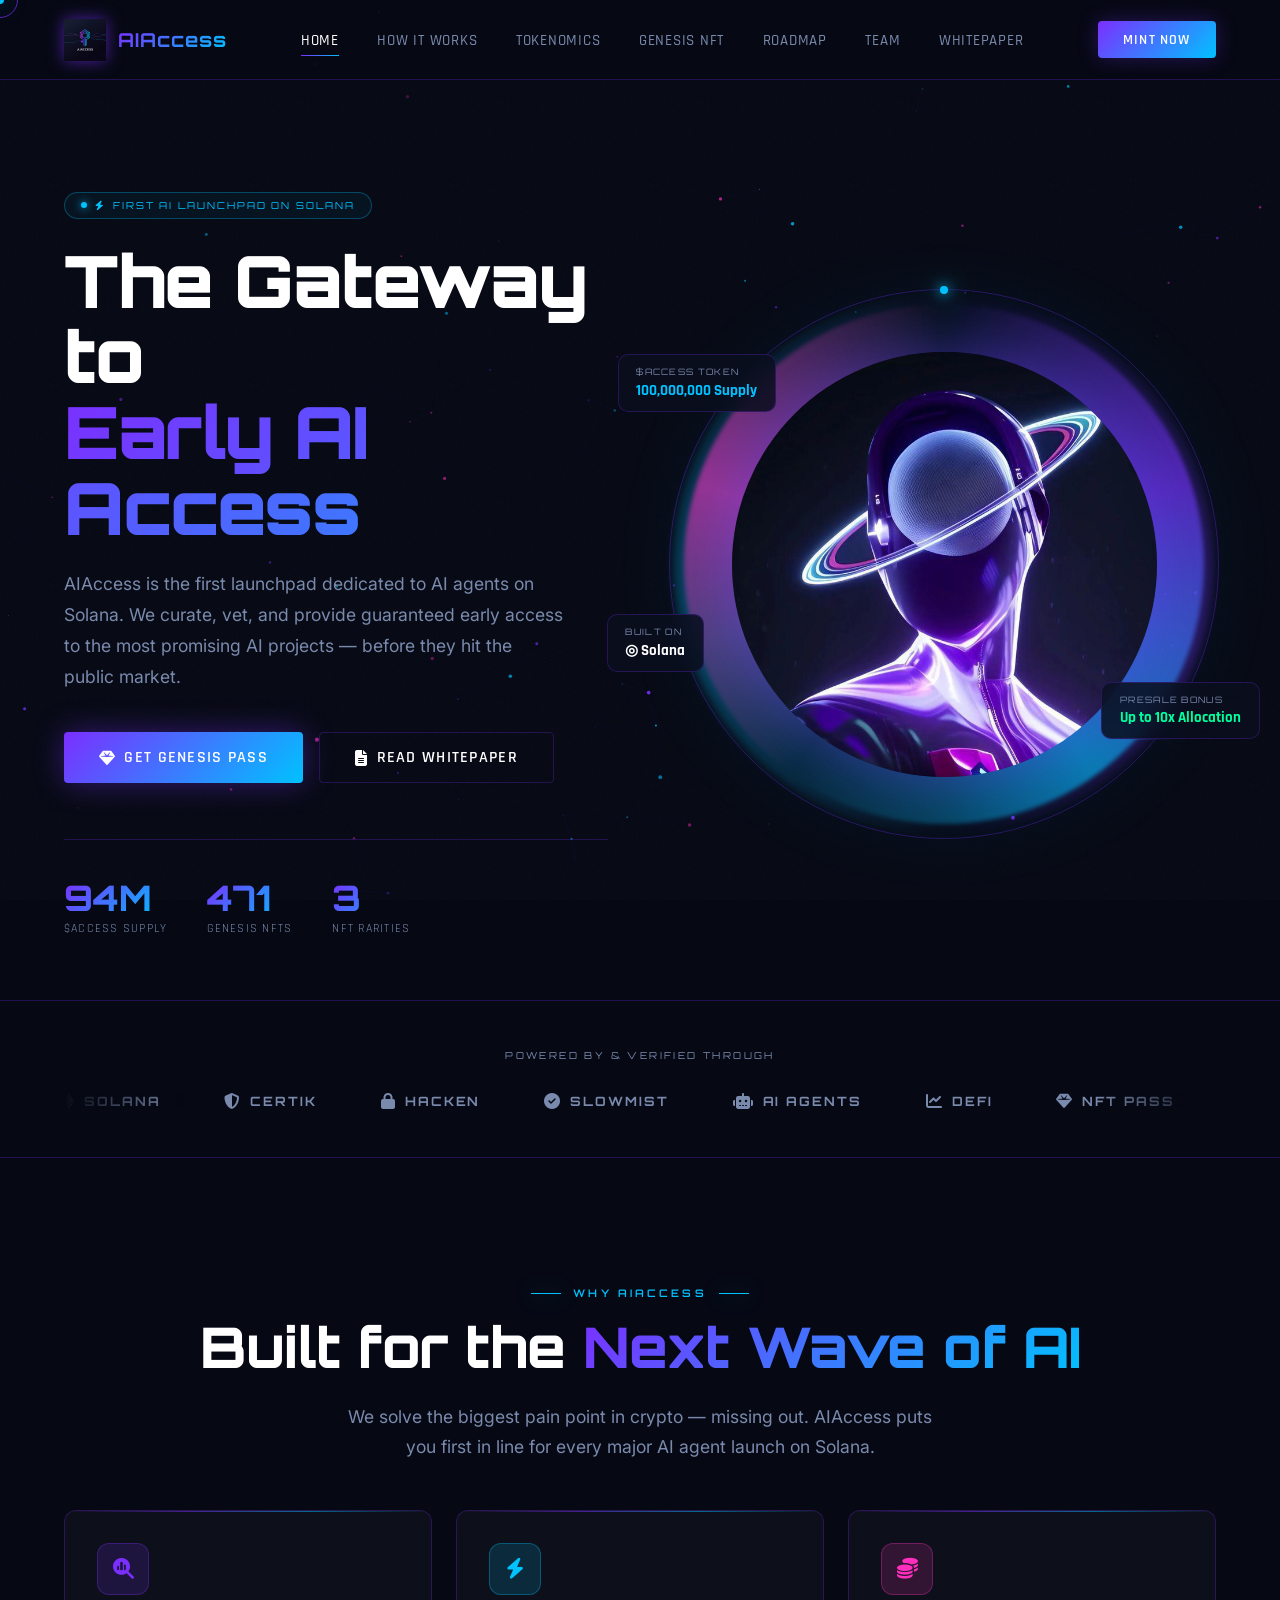
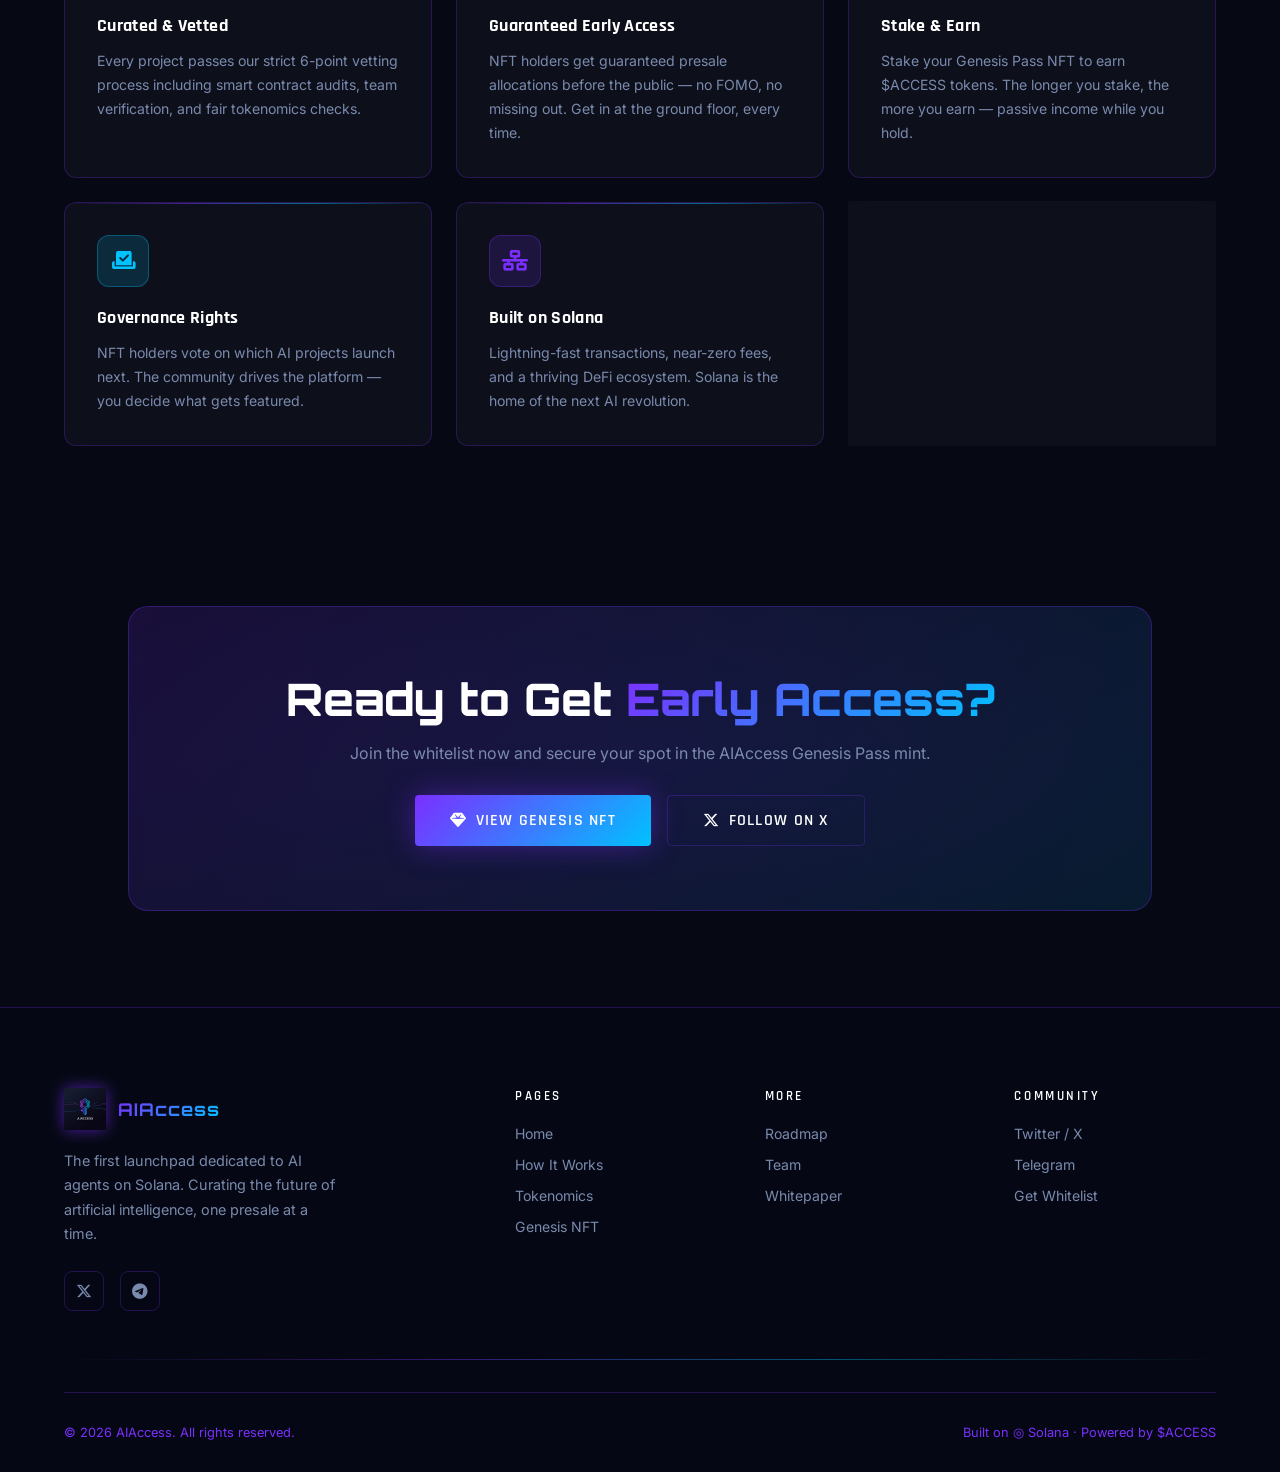
==== commit e90ce8a6: "Add files via upload" ====
--- a/index.html
+++ b/index.html
@@ -447,7 +447,7 @@
       <li><a href="team.html">Team</a></li>
       <li><a href="whitepaper.html">Whitepaper</a></li>
     </ul>
-    <a href="https://tally.so/r/yPEDzx" class="nav-cta"><span>Get Whitelist</span></a>
+    <a href="mint.html" class="nav-cta"><span>Mint Now</span></a>
     <div class="hamburger" aria-label="Menu">
       <span></span><span></span><span></span>
     </div>
@@ -462,7 +462,7 @@
     <a href="roadmap.html">Roadmap</a>
     <a href="team.html">Team</a>
     <a href="whitepaper.html">Whitepaper</a>
-    <a href="https://tally.so/r/yPEDzx" class="nav-cta"><span>Get Whitelist</span></a>
+    <a href="mint.html" class="nav-cta"><span>Mint Now</span></a>
   </div>
 
   <main>
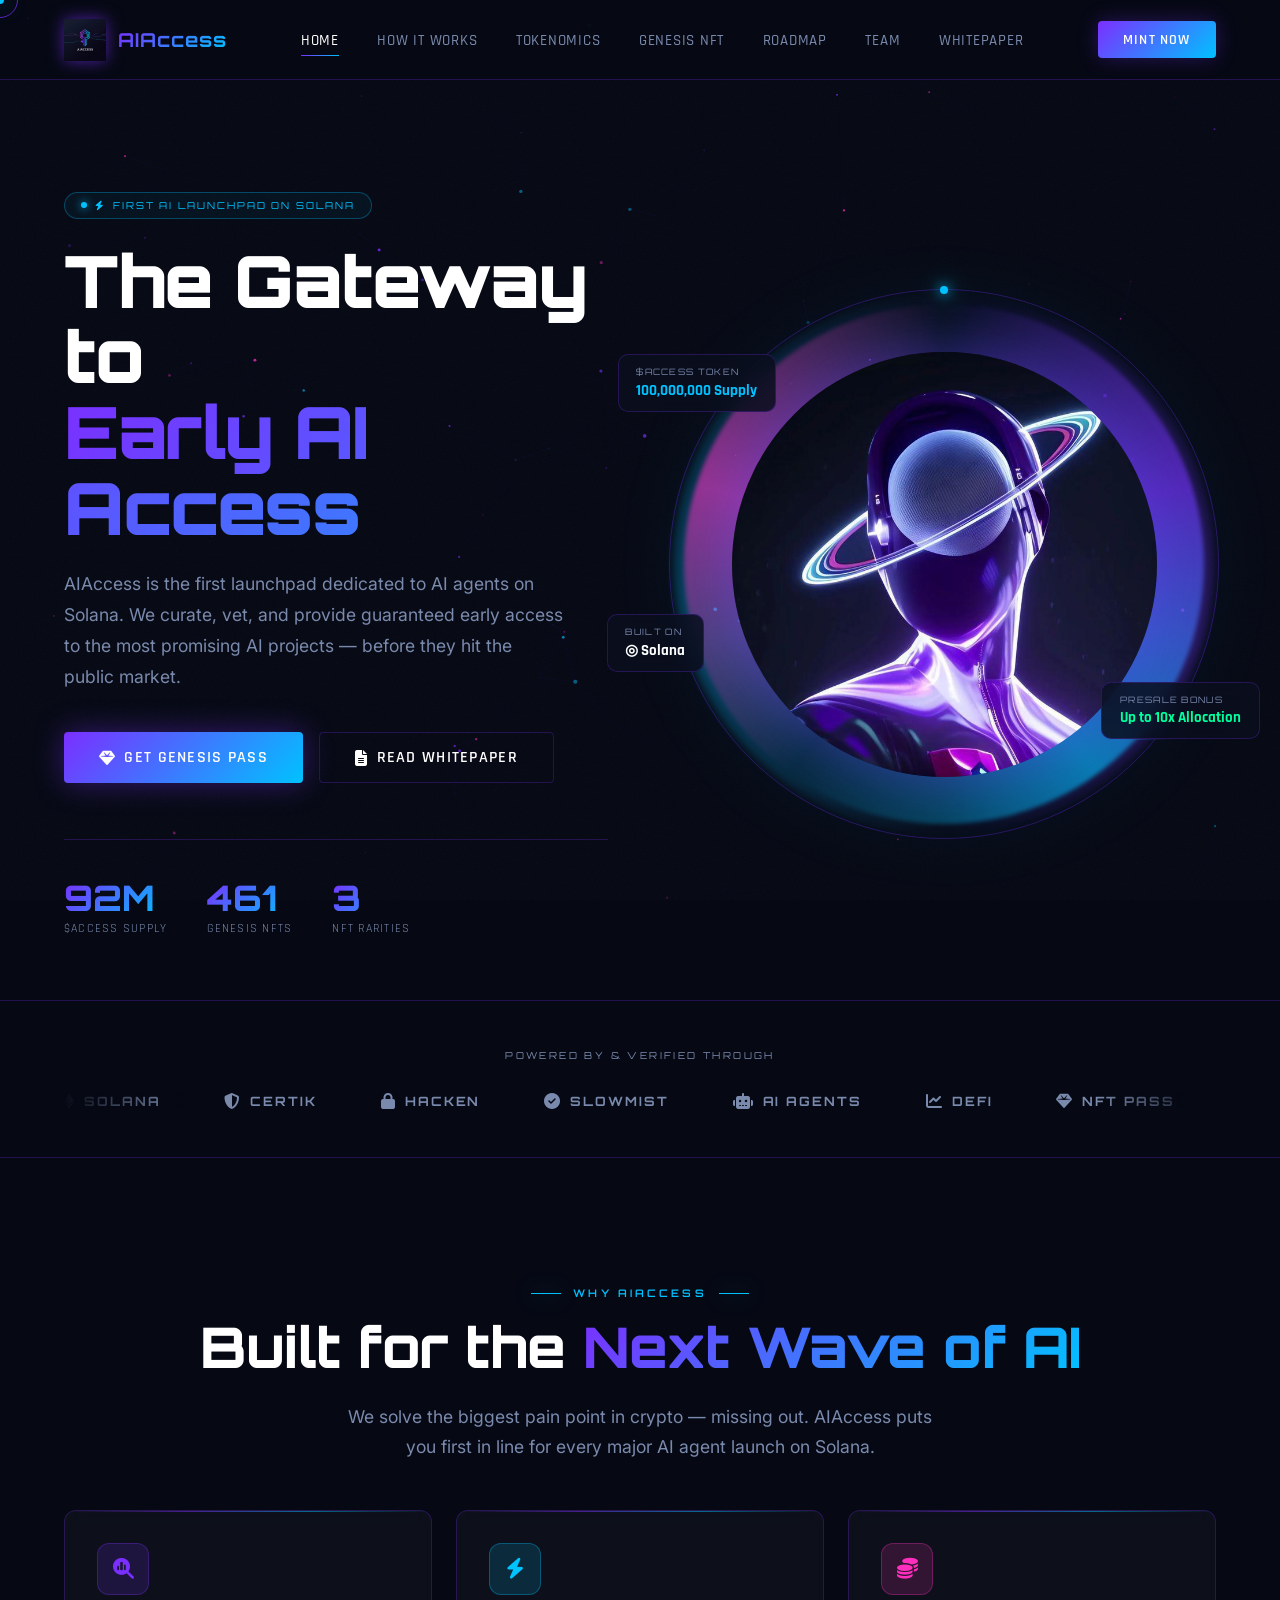
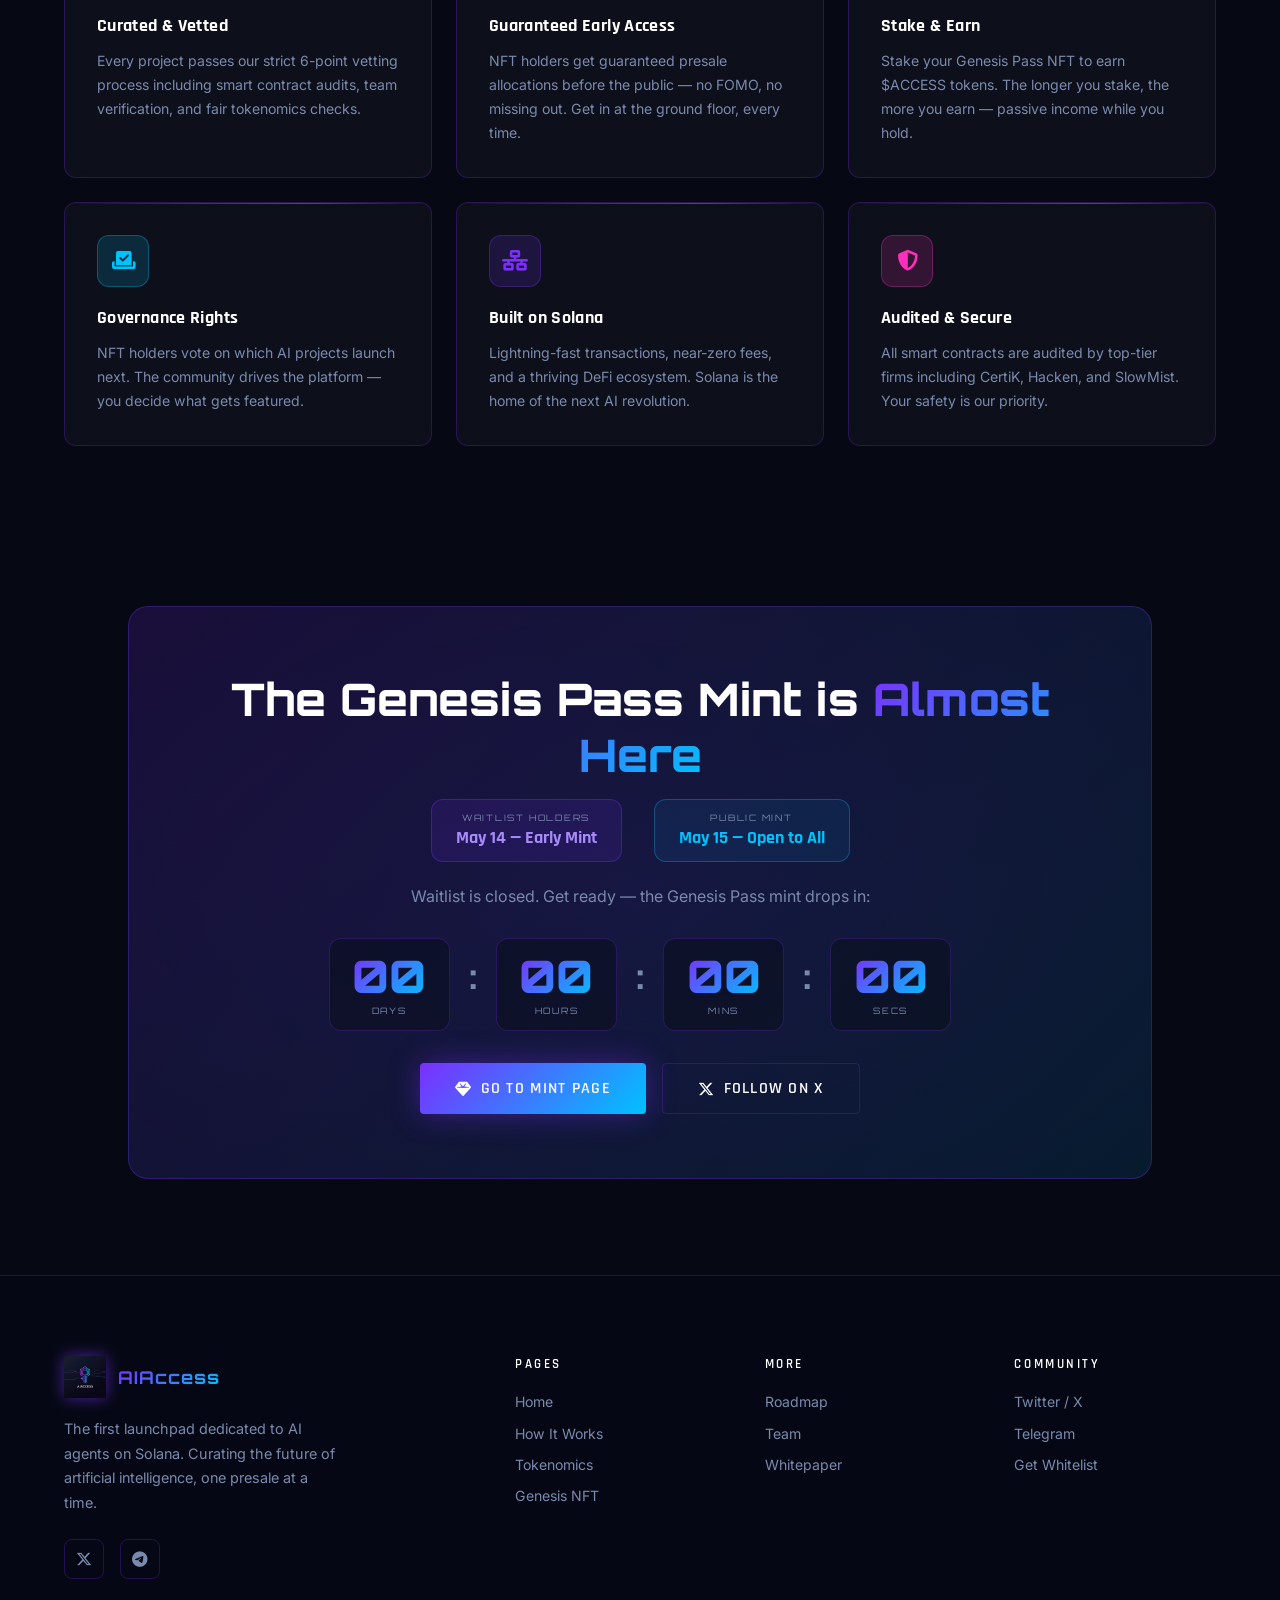
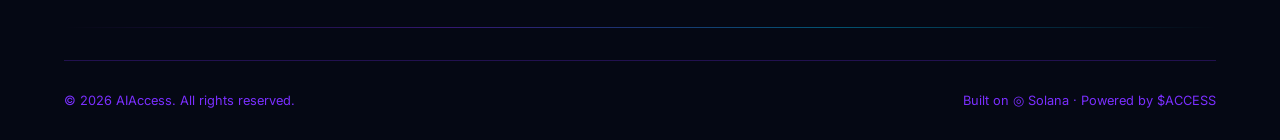
==== commit 04e64e3d: "Revise CTA banner for Genesis Pass mint dates Updated the CTA banner to reflect the upcoming Genesis" ====
--- a/index.html
+++ b/index.html
@@ -605,11 +605,48 @@
     <!-- CTA BANNER -->
     <section id="whitelist" style="padding: 2rem clamp(1rem,5vw,4rem) 6rem;">
       <div class="cta-banner reveal">
-        <h2>Ready to Get <span class="gradient-text">Early Access?</span></h2>
-        <p>Join the whitelist now and secure your spot in the AIAccess Genesis Pass mint.</p>
+        <h2>The Genesis Pass Mint is <span class="gradient-text">Almost Here</span></h2>
+
+        <!-- Mint date info -->
+        <div style="display:flex;justify-content:center;gap:2rem;flex-wrap:wrap;margin-bottom:1.5rem;position:relative;">
+          <div style="background:rgba(123,47,255,0.12);border:1px solid rgba(123,47,255,0.35);border-radius:12px;padding:0.75rem 1.5rem;text-align:center;">
+            <div style="font-family:var(--font-display);font-size:0.55rem;letter-spacing:0.2em;color:var(--muted);text-transform:uppercase;margin-bottom:0.3rem;">Waitlist Holders</div>
+            <div style="font-family:var(--font-heading);font-size:1.1rem;font-weight:700;color:#a78bfa;">May 14 — Early Mint</div>
+          </div>
+          <div style="background:rgba(0,194,255,0.08);border:1px solid rgba(0,194,255,0.3);border-radius:12px;padding:0.75rem 1.5rem;text-align:center;">
+            <div style="font-family:var(--font-display);font-size:0.55rem;letter-spacing:0.2em;color:var(--muted);text-transform:uppercase;margin-bottom:0.3rem;">Public Mint</div>
+            <div style="font-family:var(--font-heading);font-size:1.1rem;font-weight:700;color:var(--cyan);">May 15 — Open to All</div>
+          </div>
+        </div>
+
+        <p style="position:relative;">Waitlist is closed. Get ready — the Genesis Pass mint drops in:</p>
+
+        <!-- Countdown Timer -->
+        <div id="mint-countdown" style="display:flex;justify-content:center;gap:1.2rem;flex-wrap:wrap;margin-bottom:2rem;position:relative;">
+          <div class="countdown-block">
+            <div class="countdown-val" id="cd-days">00</div>
+            <div class="countdown-label">Days</div>
+          </div>
+          <div class="countdown-sep">:</div>
+          <div class="countdown-block">
+            <div class="countdown-val" id="cd-hours">00</div>
+            <div class="countdown-label">Hours</div>
+          </div>
+          <div class="countdown-sep">:</div>
+          <div class="countdown-block">
+            <div class="countdown-val" id="cd-mins">00</div>
+            <div class="countdown-label">Mins</div>
+          </div>
+          <div class="countdown-sep">:</div>
+          <div class="countdown-block">
+            <div class="countdown-val" id="cd-secs">00</div>
+            <div class="countdown-label">Secs</div>
+          </div>
+        </div>
+
         <div class="btn-group">
-          <a href="genesis-nft.html" class="btn-primary">
-            <i class="fa-solid fa-gem"></i> View Genesis NFT
+          <a href="mint.html" class="btn-primary">
+            <i class="fa-solid fa-gem"></i> Go to Mint Page
           </a>
           <a href="https://x.com/aikin_access" target="_blank" class="btn-outline">
             <i class="fa-brands fa-x-twitter"></i> Follow on X
@@ -617,6 +654,71 @@
         </div>
       </div>
     </section>
+
+    <style>
+      .countdown-block {
+        text-align: center;
+        background: rgba(10,15,30,0.6);
+        border: 1px solid var(--border);
+        border-radius: 12px;
+        padding: 0.9rem 1.4rem;
+        min-width: 72px;
+      }
+      .countdown-val {
+        font-family: var(--font-display);
+        font-size: clamp(1.8rem, 5vw, 2.8rem);
+        font-weight: 900;
+        background: var(--grad-main);
+        -webkit-background-clip: text;
+        -webkit-text-fill-color: transparent;
+        background-clip: text;
+        line-height: 1;
+      }
+      .countdown-label {
+        font-family: var(--font-display);
+        font-size: 0.55rem;
+        letter-spacing: 0.2em;
+        color: var(--muted);
+        text-transform: uppercase;
+        margin-top: 0.4rem;
+      }
+      .countdown-sep {
+        font-family: var(--font-display);
+        font-size: 2rem;
+        font-weight: 900;
+        color: var(--muted);
+        align-self: center;
+        margin-bottom: 1rem;
+      }
+    </style>
+
+    <script>
+      (function() {
+        // Target: May 15, 2026 00:00:00 UTC
+        var target = new Date('2026-05-14T00:00:00Z').getTime();
+        function updateCountdown() {
+          var now = Date.now();
+          var diff = target - now;
+          if (diff <= 0) {
+            document.getElementById('cd-days').textContent = '00';
+            document.getElementById('cd-hours').textContent = '00';
+            document.getElementById('cd-mins').textContent = '00';
+            document.getElementById('cd-secs').textContent = '00';
+            return;
+          }
+          var days  = Math.floor(diff / 86400000);
+          var hours = Math.floor((diff % 86400000) / 3600000);
+          var mins  = Math.floor((diff % 3600000) / 60000);
+          var secs  = Math.floor((diff % 60000) / 1000);
+          document.getElementById('cd-days').textContent  = String(days).padStart(2,'0');
+          document.getElementById('cd-hours').textContent = String(hours).padStart(2,'0');
+          document.getElementById('cd-mins').textContent  = String(mins).padStart(2,'0');
+          document.getElementById('cd-secs').textContent  = String(secs).padStart(2,'0');
+        }
+        updateCountdown();
+        setInterval(updateCountdown, 1000);
+      })();
+    </script>
   </main>
 
   <!-- FOOTER -->
